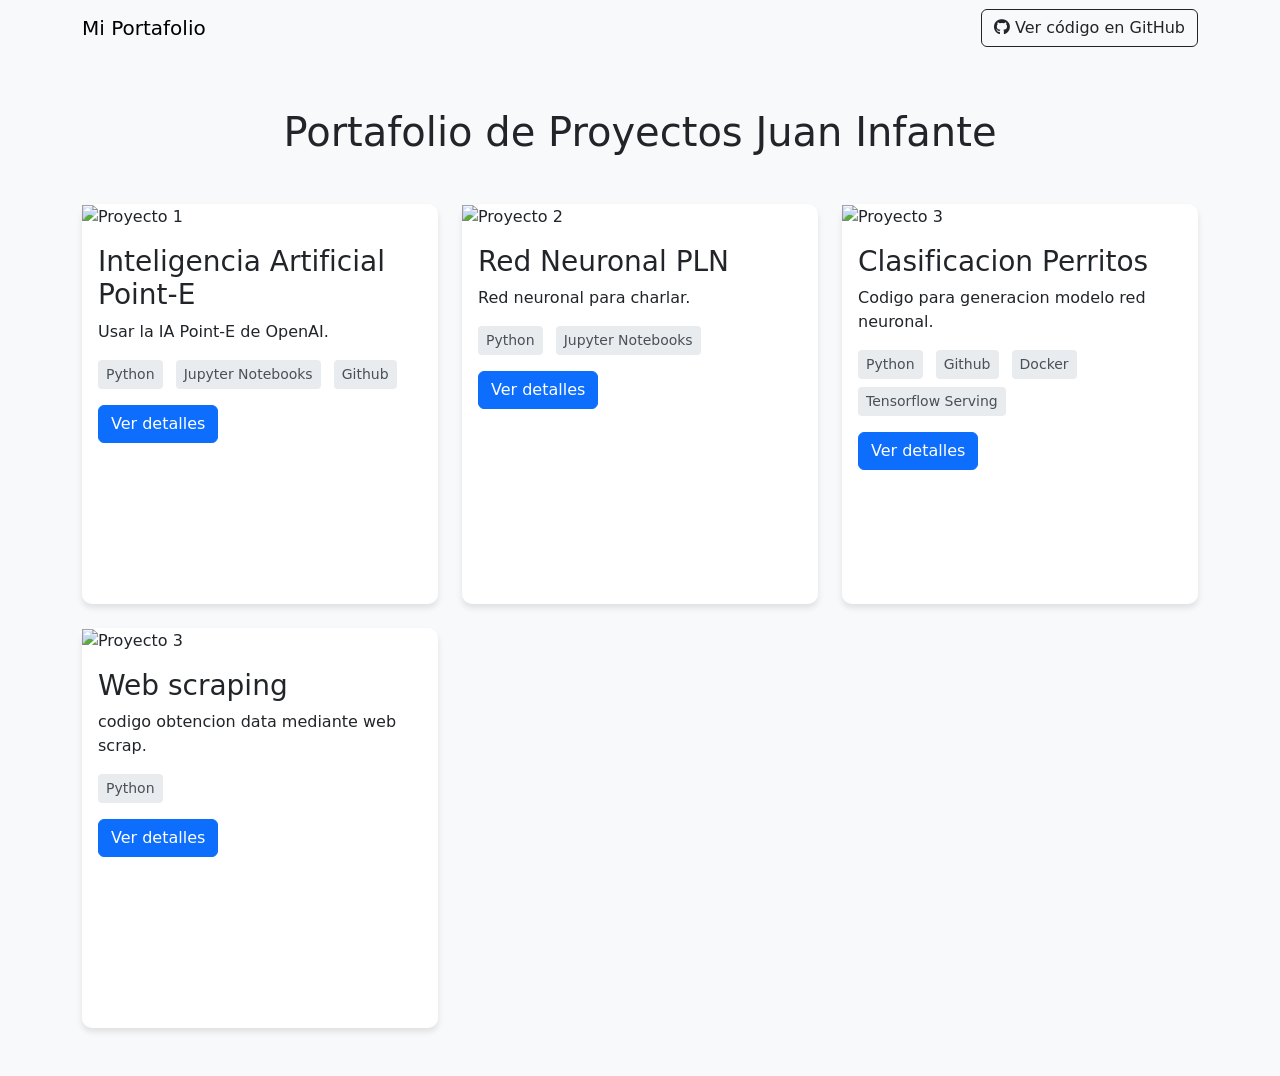
==== index.html @ e706be71 "Update and rename Portafolio.html to index.html" ====
<!DOCTYPE html>
<html lang="es">
<head>
    <meta charset="UTF-8">
    <meta name="viewport" content="width=device-width, initial-scale=1.0">
    <title>Portafolio de Proyectos</title>
    <link href="https://cdn.jsdelivr.net/npm/bootstrap@5.3.0-alpha1/dist/css/bootstrap.min.css" rel="stylesheet">
    <link href="https://unpkg.com/aos@2.3.1/dist/aos.css" rel="stylesheet">
    <link rel="stylesheet" href="https://cdnjs.cloudflare.com/ajax/libs/font-awesome/6.1.1/css/all.min.css">
    <style>
        body {
            background-color: #f8f9fa;
            padding-top: 60px; /* Espacio para la barra de navegación fija */
        }
        .project-card {
            background-color: #ffffff;
            border-radius: 10px;
            box-shadow: 0 4px 6px rgba(0, 0, 0, 0.1);
            transition: transform 0.6s;
            transform-style: preserve-3d;
            perspective: 1000px;
        }
        .project-card.flipped {
            transform: rotateY(180deg);
        }
        .project-front, .project-back {
            position: absolute;
            width: 100%;
            height: 100%;
            backface-visibility: hidden;
        }
        .project-back {
            background-color: #ffffff;
            transform: rotateY(180deg);
            padding: 20px;
            display: flex;
            flex-direction: column;
            justify-content: center;
        }
        .project-image {
            height: 200px;
            object-fit: cover;
        }
        .tag {
            background-color: #e9ecef;
            color: #495057;
            padding: 0.25rem 0.5rem;
            border-radius: 0.25rem;
            font-size: 0.875rem;
            margin-right: 0.5rem;
            margin-bottom: 0.5rem;
            display: inline-block;
        }
        .github-link {
            position: fixed;
            top: 20px;
            right: 20px;
            z-index: 1000;
        }
    </style>
</head>
<body>
    <nav class="navbar navbar-expand-lg navbar-light bg-light fixed-top">
        <div class="container">
            <a class="navbar-brand" href="#">Mi Portafolio</a>
            <a href="https://github.com/JUANES31081/PORTAFOLIO_" target="_blank" class="btn btn-outline-dark">
                <i class="fab fa-github"></i> Ver código en GitHub
            </a>
        </div>
    </nav>
    <div class="container py-5">
        <h1 class="text-center mb-5">Portafolio de Proyectos Juan Infante</h1>
        
        <div class="row g-4">
            <div class="col-md-4" data-aos="fade-up">
                <div class="project-card position-relative" style="height: 400px;">
                    <div class="project-front">
                        <img src="https://encrypted-tbn0.gstatic.com/images?q=tbn:ANd9GcRF4Sl9S1i9uim0eyl9CJ_35Q2YwEslM18fig&s" alt="Proyecto 1" class="img-fluid project-image w-100">
                        <div class="p-3">
                            <h3>Inteligencia Artificial Point-E</h3>
                            <p>Usar la IA Point-E de OpenAI.</p>
                            <div>
                                <span class="tag">Python</span>
                                <span class="tag">Jupyter Notebooks</span>
                                <span class="tag">Github</span>
                            </div>
                            <button class="btn btn-primary mt-2" onclick="flipCard(this)">Ver detalles</button>
                        </div>
                    </div>
                    <div class="project-back">
                        <h3>Inteligencia Artificial Point-E - Detalles</h3>
                        <p>Este script cubre la fase inicial de un proyecto donde el fin fue minimizar las fases de modelado 3D de objetos para su uso en VR.</p>
                        <a href="https://github.com/JUANES31081/PORTAFOLIO_/blob/main/Texto_a_modelo_OpenAI_Point_E.ipynb" target="_blank" class="btn btn-outline-dark mb-2">
                            <i class="fab fa-github"></i> Ver código en GitHub
                        </a>
                        <button class="btn btn-secondary mt-2" onclick="flipCard(this)">Volver</button>
                    </div>
                </div>
            </div>
            
            <div class="col-md-4" data-aos="fade-up" data-aos-delay="100">
                <div class="project-card position-relative" style="height: 400px;">
                    <div class="project-front">
                        <img src="https://iasolver.es/wp-content/uploads/2021/08/procesamiento-del-lenguaje-natural-1.jpg" alt="Proyecto 2" class="img-fluid project-image w-100">
                        <div class="p-3">
                            <h3>Red Neuronal PLN</h3>
                            <p>Red neuronal para charlar.</p>
                            <div>
                                <span class="tag">Python</span>
                                <span class="tag">Jupyter Notebooks</span>
                            </div>
                            <button class="btn btn-primary mt-2" onclick="flipCard(this)">Ver detalles</button>
                        </div>
                    </div>
                    <div class="project-back">
                        <h3>Red Neuronal PLN - Detalles</h3>
                        <p>Este fue una prueba realizada para confirmar la posibilidad de generar un chatbot capaz de tener conversaciones de forma natural, se realizaron pruebas de entrenamiento con data de peliculas, Wikipedia entre otras. Los resultados obtenidos no fueron los mejores debido a la falta de recursos para el entrenamiento.</p>
                        <a href="https://github.com/JUANES31081/PORTAFOLIO_/blob/main/Red%20PLN.ipynb" target="_blank" class="btn btn-outline-dark mb-2">
                            <i class="fab fa-github"></i> Ver código en GitHub
                        </a>
                        <button class="btn btn-secondary mt-2" onclick="flipCard(this)">Volver</button>
                    </div>
                </div>
            </div>
            
            <div class="col-md-4" data-aos="fade-up" data-aos-delay="200">
                <div class="project-card position-relative" style="height: 400px;">
                    <div class="project-front">
                        <img src="https://juanes31081.github.io/PaginaJyC.github.io/Nachi.jpg" alt="Proyecto 3" class="img-fluid project-image w-100">
                        <div class="p-3">
                            <h3>Clasificacion Perritos</h3>
                            <p>Codigo para generacion modelo red neuronal.</p>
                            <div>
                                <span class="tag">Python</span>
                                <span class="tag">Github</span>
                                <span class="tag">Docker</span>
                                <span class="tag">Tensorflow Serving</span>
                            </div>
                            <button class="btn btn-primary mt-2" onclick="flipCard(this)">Ver detalles</button>
                        </div>
                    </div>
                    <div class="project-back">
                        <h3>Clasificacion Perritos - Detalles</h3>
                        <p>Este proyecto nacio con el fin de dar solucion a problemas vistos con el cuidado de las mascotas, resumidamente el proyecto tiene 3 fases: generacion de modelo mediante el codigo anclado, puesta en produccion del modelo con Docker y Ts, y por ultimo uso de la API REST para predicciones mediante una APP</p>
                        <a href="https://github.com/JUANES31081/PORTAFOLIO_/blob/main/Clasificacion_perritos.ipynb" target="_blank" class="btn btn-outline-dark mb-2">
                            <i class="fab fa-github"></i> Ver código en GitHub
                        </a>
                        <button class="btn btn-secondary mt-2" onclick="flipCard(this)">Volver</button>
                    </div>
                </div>
            </div>

            <div class="col-md-4" data-aos="fade-up" data-aos-delay="200">
                <div class="project-card position-relative" style="height: 400px;">
                    <div class="project-front">
                        <img src="https://www.dongee.com/tutoriales/content/images/2022/11/image-82.png" alt="Proyecto 3" class="img-fluid project-image w-100">
                        <div class="p-3">
                            <h3>Web scraping</h3>
                            <p>codigo obtencion data mediante web scrap.</p>
                            <div>
                                <span class="tag">Python</span>
                            </div>
                            <button class="btn btn-primary mt-2" onclick="flipCard(this)">Ver detalles</button>
                        </div>
                    </div>
                    <div class="project-back">
                        <h3>Web scraping - Detalles</h3>
                        <p>Este proyecto fue desarrollado con el fin de aprender un poco mas de la obtencion de informacion de paginas web y el como navegar en su estructura.</p>
                        <a href="https://github.com/JUANES31081/PORTAFOLIO_/blob/main/Web_scarpping.ipynb" target="_blank" class="btn btn-outline-dark mb-2">
                            <i class="fab fa-github"></i> Ver código en GitHub
                        </a>
                        <button class="btn btn-secondary mt-2" onclick="flipCard(this)">Volver</button>
                    </div>
                </div>
            </div>
        </div>
    </div>

    <script src="https://cdn.jsdelivr.net/npm/bootstrap@5.3.0-alpha1/dist/js/bootstrap.bundle.min.js"></script>
    <script src="https://unpkg.com/aos@2.3.1/dist/aos.js"></script>
    <script>
        AOS.init();

        function flipCard(button) {
            const card = button.closest('.project-card');
            card.classList.toggle('flipped');
        }
    </script>
</body>
</html>
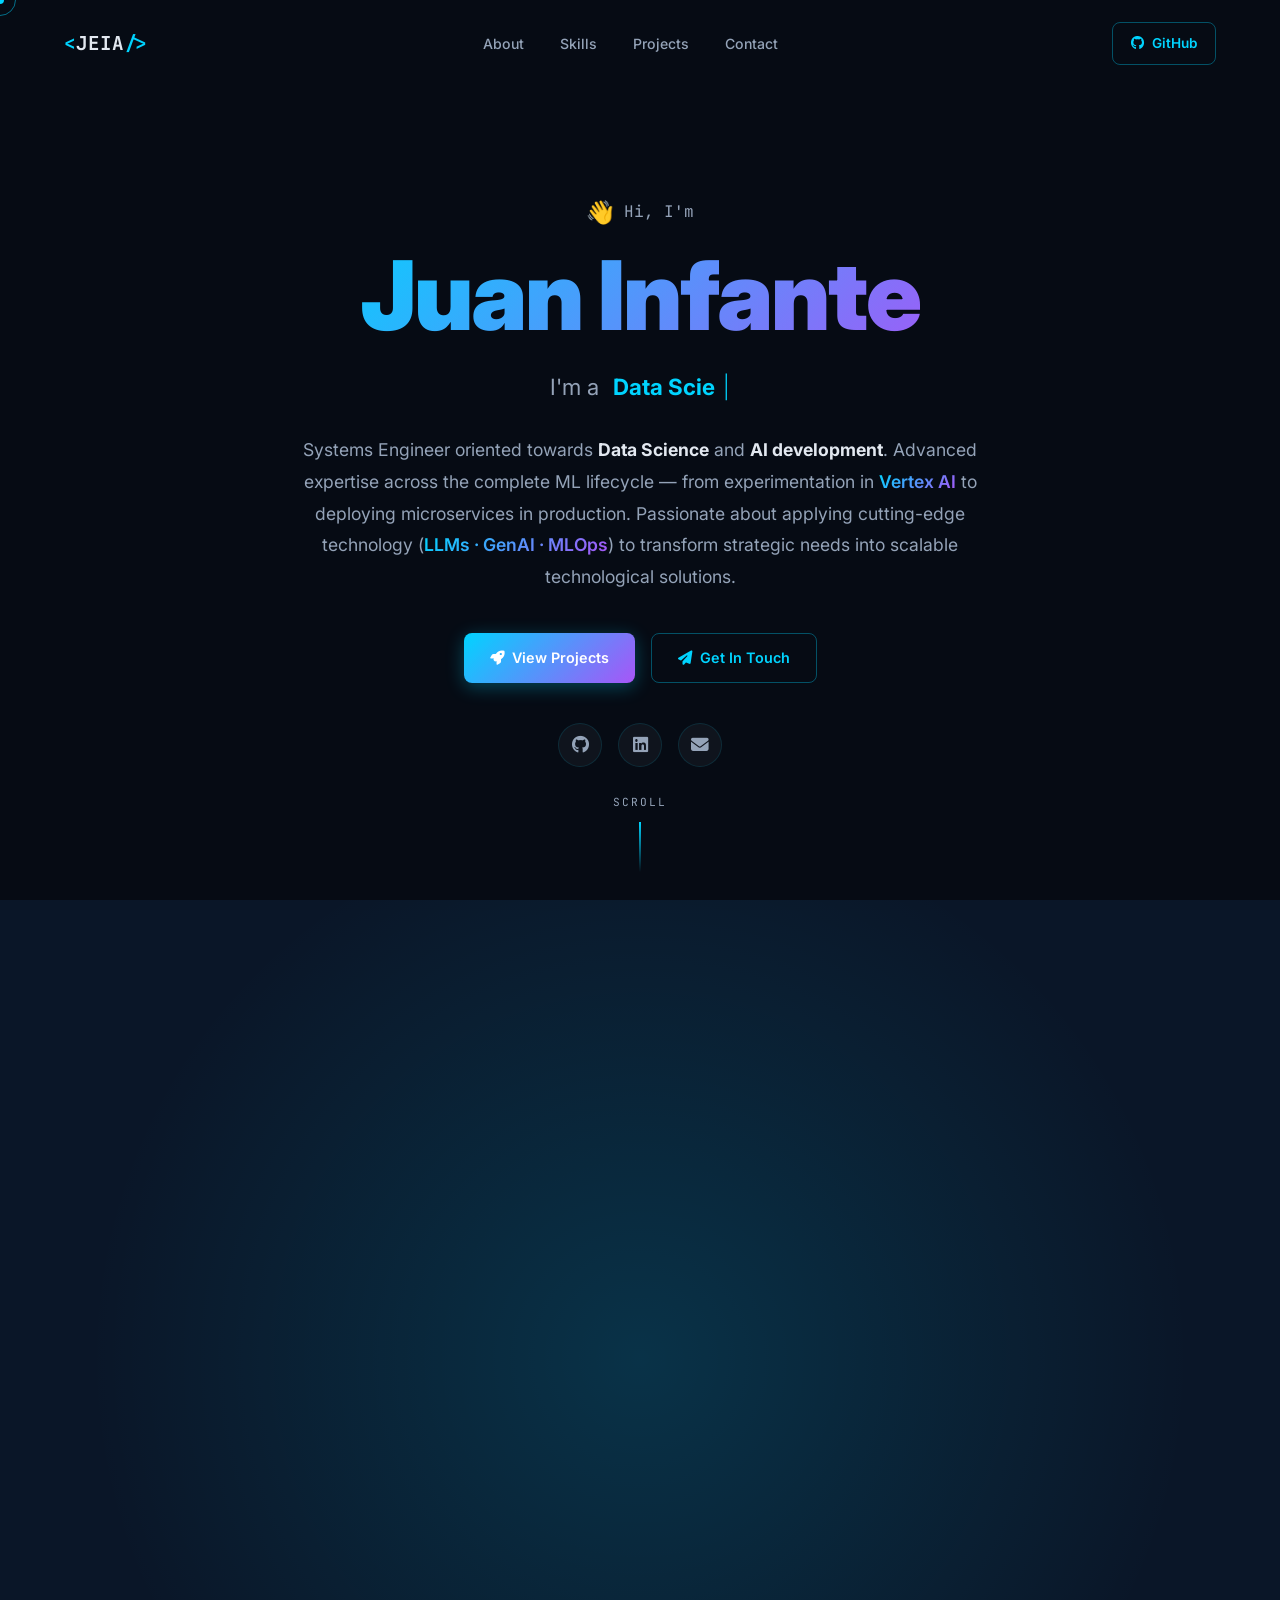
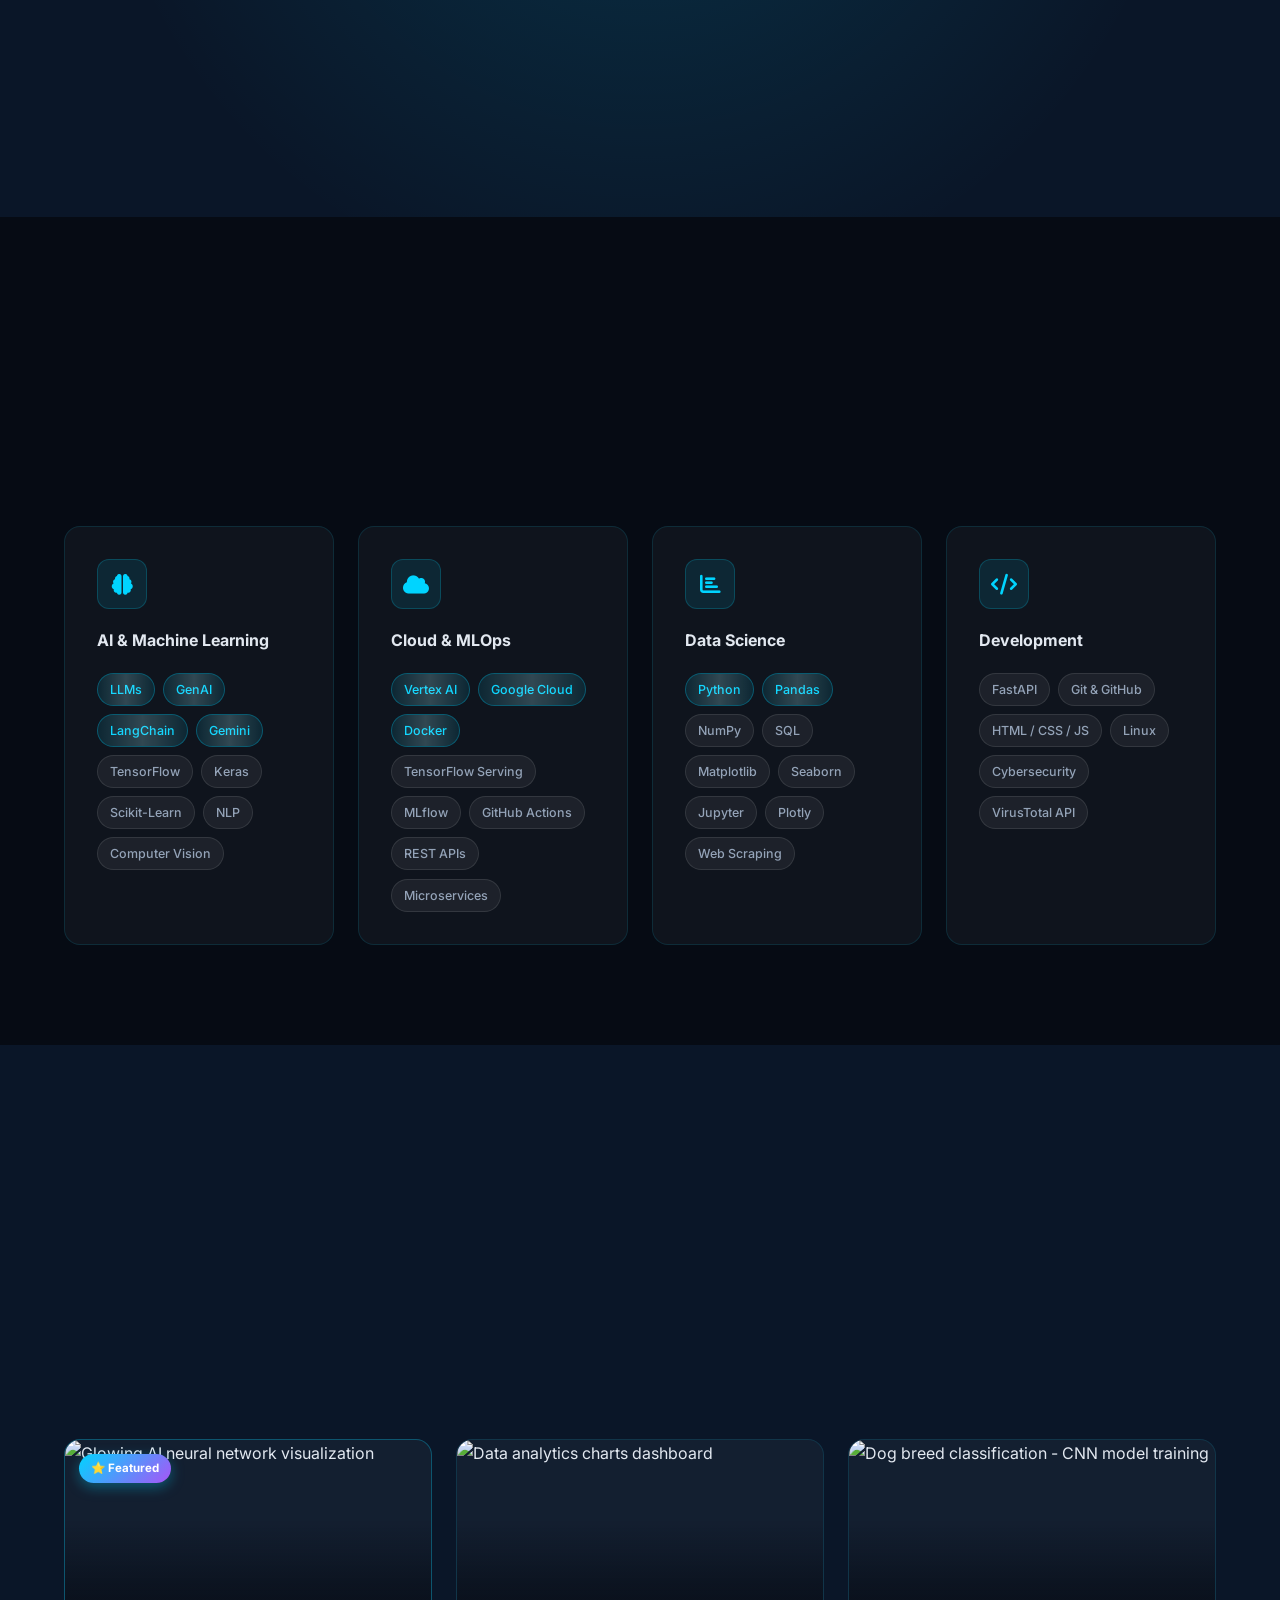
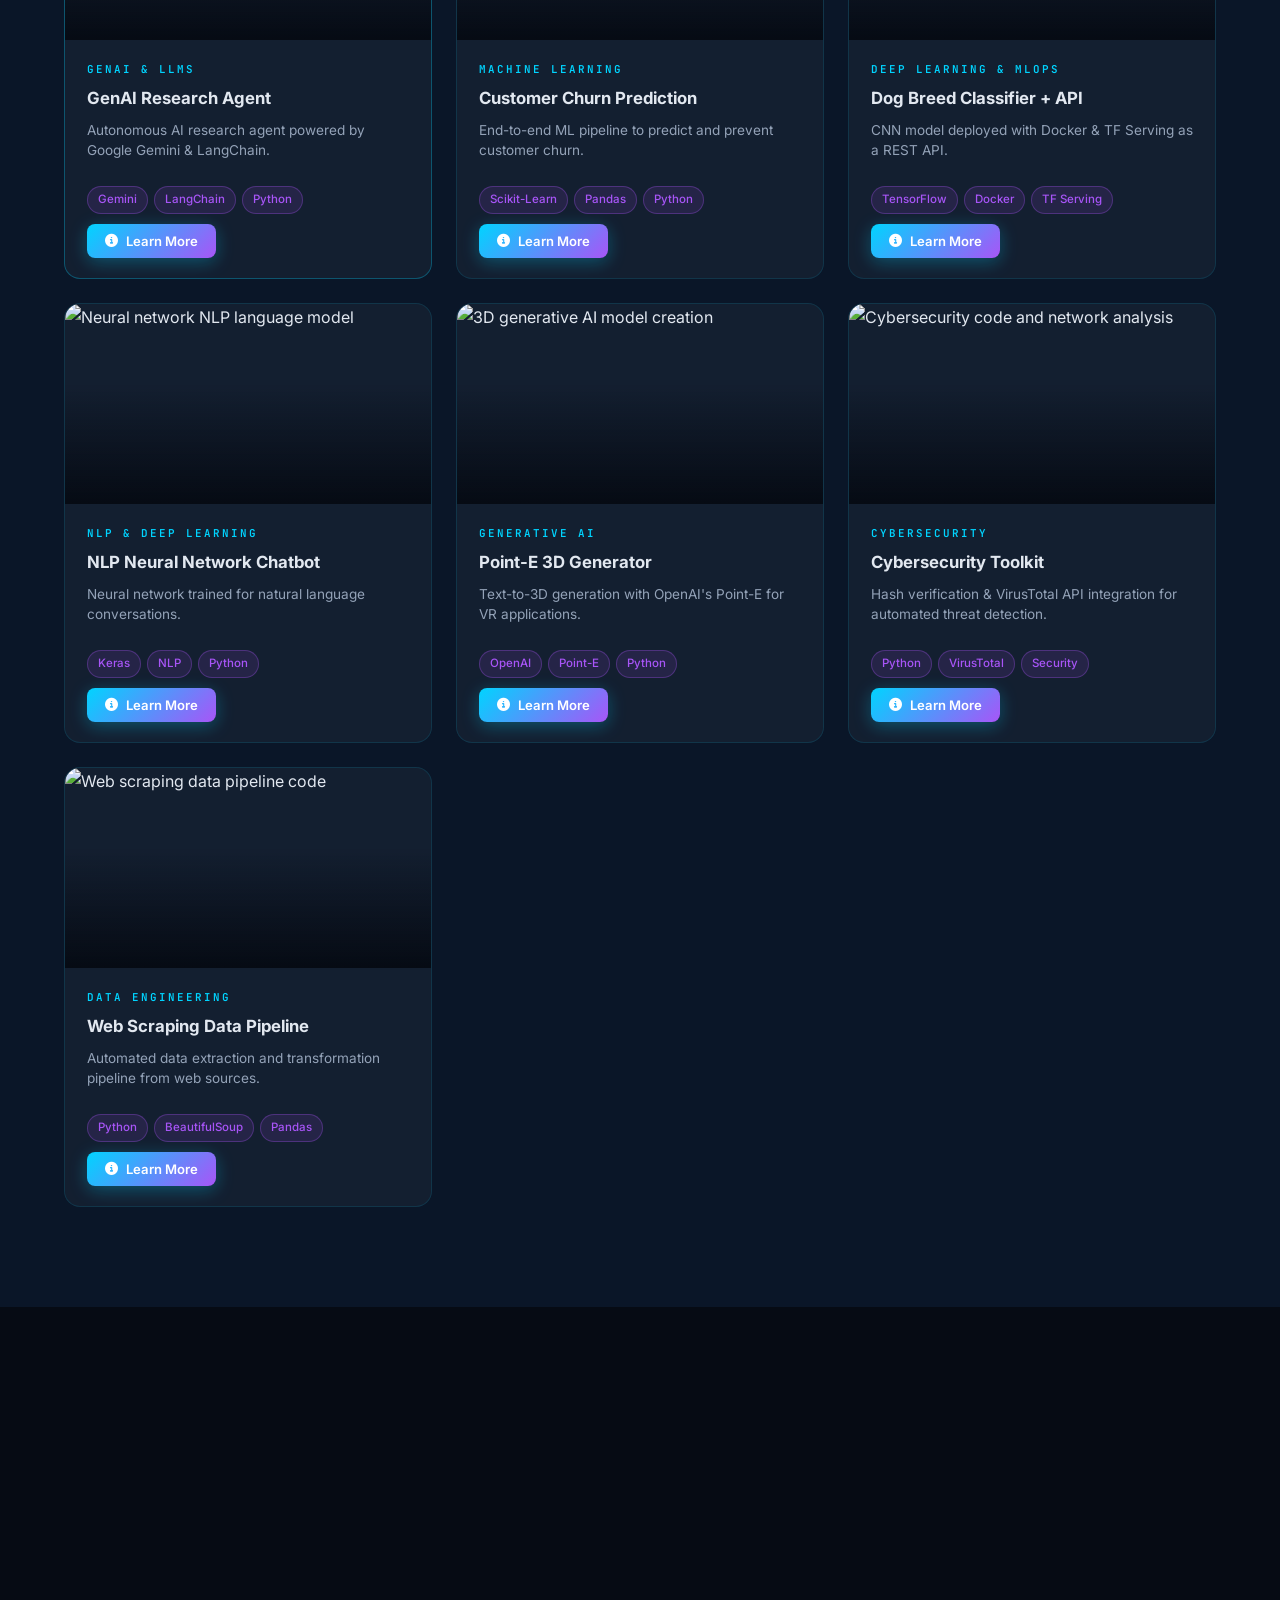
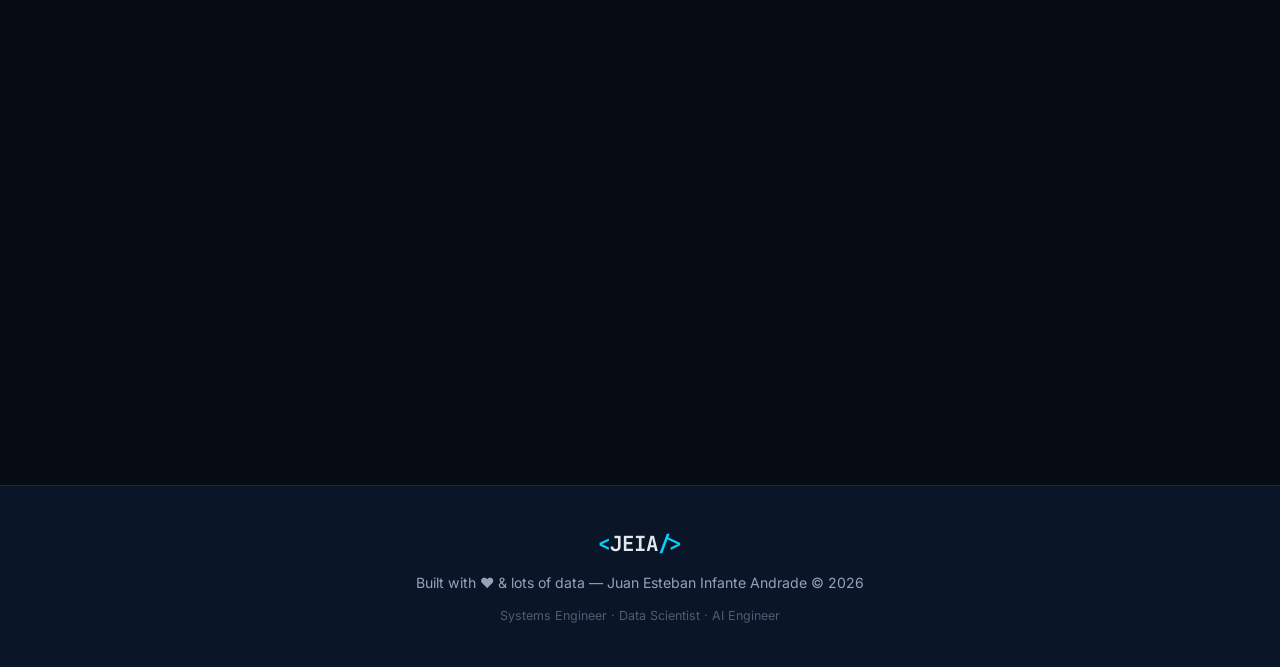
==== commit ba176039: "feat: complete portfolio redesign — Data Cosmos theme - Restructure project: separate CSS, JS and HT" ====
--- a/index.html
+++ b/index.html
@@ -1,190 +1,596 @@
-<!DOCTYPE html>
-<html lang="es">
-<head>
-    <meta charset="UTF-8">
-    <meta name="viewport" content="width=device-width, initial-scale=1.0">
-    <title>Portafolio de Proyectos</title>
-    <link href="https://cdn.jsdelivr.net/npm/bootstrap@5.3.0-alpha1/dist/css/bootstrap.min.css" rel="stylesheet">
-    <link href="https://unpkg.com/aos@2.3.1/dist/aos.css" rel="stylesheet">
-    <link rel="stylesheet" href="https://cdnjs.cloudflare.com/ajax/libs/font-awesome/6.1.1/css/all.min.css">
-    <style>
-        body {
-            background-color: #f8f9fa;
-            padding-top: 60px; /* Espacio para la barra de navegación fija */
-        }
-        .project-card {
-            background-color: #ffffff;
-            border-radius: 10px;
-            box-shadow: 0 4px 6px rgba(0, 0, 0, 0.1);
-            transition: transform 0.6s;
-            transform-style: preserve-3d;
-            perspective: 1000px;
-        }
-        .project-card.flipped {
-            transform: rotateY(180deg);
-        }
-        .project-front, .project-back {
-            position: absolute;
-            width: 100%;
-            height: 100%;
-            backface-visibility: hidden;
-        }
-        .project-back {
-            background-color: #ffffff;
-            transform: rotateY(180deg);
-            padding: 20px;
-            display: flex;
-            flex-direction: column;
-            justify-content: center;
-        }
-        .project-image {
-            height: 200px;
-            object-fit: cover;
-        }
-        .tag {
-            background-color: #e9ecef;
-            color: #495057;
-            padding: 0.25rem 0.5rem;
-            border-radius: 0.25rem;
-            font-size: 0.875rem;
-            margin-right: 0.5rem;
-            margin-bottom: 0.5rem;
-            display: inline-block;
-        }
-        .github-link {
-            position: fixed;
-            top: 20px;
-            right: 20px;
-            z-index: 1000;
-        }
-    </style>
-</head>
-<body>
-    <nav class="navbar navbar-expand-lg navbar-light bg-light fixed-top">
-        <div class="container">
-            <a class="navbar-brand" href="#">Mi Portafolio</a>
-            <a href="https://github.com/JUANES31081/PORTAFOLIO_" target="_blank" class="btn btn-outline-dark">
-                <i class="fab fa-github"></i> Ver código en GitHub
-            </a>
-        </div>
-    </nav>
-    <div class="container py-5">
-        <h1 class="text-center mb-5">Portafolio de Proyectos Juan Infante</h1>
-        
-        <div class="row g-4">
-            <div class="col-md-4" data-aos="fade-up">
-                <div class="project-card position-relative" style="height: 400px;">
-                    <div class="project-front">
-                        <img src="https://encrypted-tbn0.gstatic.com/images?q=tbn:ANd9GcRF4Sl9S1i9uim0eyl9CJ_35Q2YwEslM18fig&s" alt="Proyecto 1" class="img-fluid project-image w-100">
-                        <div class="p-3">
-                            <h3>Inteligencia Artificial Point-E</h3>
-                            <p>Usar la IA Point-E de OpenAI.</p>
-                            <div>
-                                <span class="tag">Python</span>
-                                <span class="tag">Jupyter Notebooks</span>
-                                <span class="tag">Github</span>
-                            </div>
-                            <button class="btn btn-primary mt-2" onclick="flipCard(this)">Ver detalles</button>
-                        </div>
-                    </div>
-                    <div class="project-back">
-                        <h3>Inteligencia Artificial Point-E - Detalles</h3>
-                        <p>Este script cubre la fase inicial de un proyecto donde el fin fue minimizar las fases de modelado 3D de objetos para su uso en VR.</p>
-                        <a href="https://github.com/JUANES31081/PORTAFOLIO_/blob/main/Texto_a_modelo_OpenAI_Point_E.ipynb" target="_blank" class="btn btn-outline-dark mb-2">
-                            <i class="fab fa-github"></i> Ver código en GitHub
-                        </a>
-                        <button class="btn btn-secondary mt-2" onclick="flipCard(this)">Volver</button>
-                    </div>
-                </div>
-            </div>
-            
-            <div class="col-md-4" data-aos="fade-up" data-aos-delay="100">
-                <div class="project-card position-relative" style="height: 400px;">
-                    <div class="project-front">
-                        <img src="https://iasolver.es/wp-content/uploads/2021/08/procesamiento-del-lenguaje-natural-1.jpg" alt="Proyecto 2" class="img-fluid project-image w-100">
-                        <div class="p-3">
-                            <h3>Red Neuronal PLN</h3>
-                            <p>Red neuronal para charlar.</p>
-                            <div>
-                                <span class="tag">Python</span>
-                                <span class="tag">Jupyter Notebooks</span>
-                            </div>
-                            <button class="btn btn-primary mt-2" onclick="flipCard(this)">Ver detalles</button>
-                        </div>
-                    </div>
-                    <div class="project-back">
-                        <h3>Red Neuronal PLN - Detalles</h3>
-                        <p>Este fue una prueba realizada para confirmar la posibilidad de generar un chatbot capaz de tener conversaciones de forma natural, se realizaron pruebas de entrenamiento con data de peliculas, Wikipedia entre otras. Los resultados obtenidos no fueron los mejores debido a la falta de recursos para el entrenamiento.</p>
-                        <a href="https://github.com/JUANES31081/PORTAFOLIO_/blob/main/Red%20PLN.ipynb" target="_blank" class="btn btn-outline-dark mb-2">
-                            <i class="fab fa-github"></i> Ver código en GitHub
-                        </a>
-                        <button class="btn btn-secondary mt-2" onclick="flipCard(this)">Volver</button>
-                    </div>
-                </div>
-            </div>
-            
-            <div class="col-md-4" data-aos="fade-up" data-aos-delay="200">
-                <div class="project-card position-relative" style="height: 400px;">
-                    <div class="project-front">
-                        <img src="https://juanes31081.github.io/PaginaJyC.github.io/Nachi.jpg" alt="Proyecto 3" class="img-fluid project-image w-100">
-                        <div class="p-3">
-                            <h3>Clasificacion Perritos</h3>
-                            <p>Codigo para generacion modelo red neuronal.</p>
-                            <div>
-                                <span class="tag">Python</span>
-                                <span class="tag">Github</span>
-                                <span class="tag">Docker</span>
-                                <span class="tag">Tensorflow Serving</span>
-                            </div>
-                            <button class="btn btn-primary mt-2" onclick="flipCard(this)">Ver detalles</button>
-                        </div>
-                    </div>
-                    <div class="project-back">
-                        <h3>Clasificacion Perritos - Detalles</h3>
-                        <p>Este proyecto nacio con el fin de dar solucion a problemas vistos con el cuidado de las mascotas, resumidamente el proyecto tiene 3 fases: generacion de modelo mediante el codigo anclado, puesta en produccion del modelo con Docker y Ts, y por ultimo uso de la API REST para predicciones mediante una APP</p>
-                        <a href="https://github.com/JUANES31081/PORTAFOLIO_/blob/main/Clasificacion_perritos.ipynb" target="_blank" class="btn btn-outline-dark mb-2">
-                            <i class="fab fa-github"></i> Ver código en GitHub
-                        </a>
-                        <button class="btn btn-secondary mt-2" onclick="flipCard(this)">Volver</button>
-                    </div>
-                </div>
-            </div>
-
-            <div class="col-md-4" data-aos="fade-up" data-aos-delay="200">
-                <div class="project-card position-relative" style="height: 400px;">
-                    <div class="project-front">
-                        <img src="https://www.dongee.com/tutoriales/content/images/2022/11/image-82.png" alt="Proyecto 3" class="img-fluid project-image w-100">
-                        <div class="p-3">
-                            <h3>Web scraping</h3>
-                            <p>codigo obtencion data mediante web scrap.</p>
-                            <div>
-                                <span class="tag">Python</span>
-                            </div>
-                            <button class="btn btn-primary mt-2" onclick="flipCard(this)">Ver detalles</button>
-                        </div>
-                    </div>
-                    <div class="project-back">
-                        <h3>Web scraping - Detalles</h3>
-                        <p>Este proyecto fue desarrollado con el fin de aprender un poco mas de la obtencion de informacion de paginas web y el como navegar en su estructura.</p>
-                        <a href="https://github.com/JUANES31081/PORTAFOLIO_/blob/main/Web_scarpping.ipynb" target="_blank" class="btn btn-outline-dark mb-2">
-                            <i class="fab fa-github"></i> Ver código en GitHub
-                        </a>
-                        <button class="btn btn-secondary mt-2" onclick="flipCard(this)">Volver</button>
-                    </div>
-                </div>
-            </div>
-        </div>
-    </div>
-
-    <script src="https://cdn.jsdelivr.net/npm/bootstrap@5.3.0-alpha1/dist/js/bootstrap.bundle.min.js"></script>
-    <script src="https://unpkg.com/aos@2.3.1/dist/aos.js"></script>
-    <script>
-        AOS.init();
-
-        function flipCard(button) {
-            const card = button.closest('.project-card');
-            card.classList.toggle('flipped');
-        }
-    </script>
-</body>
-</html>
+<!DOCTYPE html>
+<html lang="en">
+<head>
+  <meta charset="UTF-8">
+  <meta name="viewport" content="width=device-width, initial-scale=1.0">
+  <meta name="description" content="Juan Esteban Infante — Data Scientist & AI Engineer. Expert in LLMs, GenAI, MLOps, Vertex AI and end-to-end ML pipelines.">
+  <meta name="keywords" content="Data Scientist, AI Engineer, MLOps, Machine Learning, Vertex AI, GenAI, LangChain, Colombia">
+  <meta name="author" content="Juan Esteban Infante Andrade">
+  <meta property="og:title" content="Juan Infante | Data Scientist & AI Engineer">
+  <meta property="og:description" content="Systems Engineer focused on Data Science and AI — LLMs, GenAI, MLOps, Vertex AI.">
+  <meta property="og:type" content="website">
+  <meta property="og:url" content="https://juanes31081.github.io/PortafolioJEIA.github.io/">
+  <meta name="twitter:card" content="summary_large_image">
+  <title>Juan Infante | Data Scientist & AI Engineer</title>
+
+  <!-- Fonts -->
+  <link rel="preconnect" href="https://fonts.googleapis.com">
+  <link rel="preconnect" href="https://fonts.gstatic.com" crossorigin>
+  <link href="https://fonts.googleapis.com/css2?family=Inter:wght@300;400;500;600;700;800;900&family=JetBrains+Mono:wght@400;500;600&display=swap" rel="stylesheet">
+
+  <!-- Icons -->
+  <link rel="stylesheet" href="https://cdnjs.cloudflare.com/ajax/libs/font-awesome/6.5.0/css/all.min.css">
+
+  <!-- Styles -->
+  <link rel="stylesheet" href="css/styles.css">
+  <link rel="stylesheet" href="css/animations.css">
+  <link rel="stylesheet" href="css/components.css">
+</head>
+<body>
+
+  <!-- Custom Cursor -->
+  <div class="cursor" id="cursor"></div>
+  <div class="cursor-follower" id="cursor-follower"></div>
+
+  <!-- ========== NAVBAR ========== -->
+  <nav class="navbar" id="navbar" role="navigation" aria-label="Main navigation">
+    <div class="nav-container">
+      <a href="#home" class="nav-logo" aria-label="JEIA Home">
+        <span class="logo-bracket">&lt;</span>JEIA<span class="logo-bracket">/&gt;</span>
+      </a>
+      <ul class="nav-links" id="nav-links" role="menubar">
+        <li role="none"><a href="#about"    class="nav-link" role="menuitem">About</a></li>
+        <li role="none"><a href="#skills"   class="nav-link" role="menuitem">Skills</a></li>
+        <li role="none"><a href="#projects" class="nav-link" role="menuitem">Projects</a></li>
+        <li role="none"><a href="#contact"  class="nav-link" role="menuitem">Contact</a></li>
+      </ul>
+      <a href="https://github.com/JUANES31081/PORTAFOLIO_" target="_blank" rel="noopener" class="btn btn-outline nav-cta" id="nav-github-btn">
+        <i class="fab fa-github" aria-hidden="true"></i> GitHub
+      </a>
+      <button class="nav-toggle" id="nav-toggle" aria-label="Toggle navigation menu" aria-expanded="false">
+        <span></span><span></span><span></span>
+      </button>
+    </div>
+  </nav>
+
+  <!-- ========== HERO ========== -->
+  <section id="home" class="hero-section" aria-label="Hero section">
+    <div id="particles-js" aria-hidden="true"></div>
+    <div class="hero-content">
+      <p class="hero-greeting">
+        <span class="greeting-emoji" aria-hidden="true">👋</span> Hi, I'm
+      </p>
+      <h1 class="hero-name">Juan Infante</h1>
+      <div class="hero-titles" aria-live="polite">
+        <span class="title-prefix">I'm a&nbsp;</span>
+        <span class="typed-text" id="typed-text" aria-label="Data Scientist, AI Engineer, MLOps Practitioner"></span>
+        <span class="typed-cursor" aria-hidden="true">|</span>
+      </div>
+      <p class="hero-description">
+        Systems Engineer oriented towards <strong>Data Science</strong> and <strong>AI development</strong>.
+        Advanced expertise across the complete ML lifecycle — from experimentation in
+        <span class="highlight">Vertex AI</span> to deploying microservices in production.
+        Passionate about applying cutting-edge technology
+        (<span class="highlight">LLMs · GenAI · MLOps</span>)
+        to transform strategic needs into scalable technological solutions.
+      </p>
+      <div class="hero-cta">
+        <a href="#projects" class="btn btn-primary" id="hero-projects-btn">
+          <i class="fas fa-rocket" aria-hidden="true"></i> View Projects
+        </a>
+        <a href="#contact" class="btn btn-outline" id="hero-contact-btn">
+          <i class="fas fa-paper-plane" aria-hidden="true"></i> Get In Touch
+        </a>
+      </div>
+      <div class="hero-socials" aria-label="Social media links">
+        <a href="https://github.com/JUANES31081" target="_blank" rel="noopener" class="social-link" aria-label="GitHub Profile" id="social-github">
+          <i class="fab fa-github" aria-hidden="true"></i>
+        </a>
+        <a href="https://www.linkedin.com/in/juan-esteban-infante-andrade-573292267/" target="_blank" rel="noopener" class="social-link" aria-label="LinkedIn Profile" id="social-linkedin">
+          <i class="fab fa-linkedin" aria-hidden="true"></i>
+        </a>
+        <a href="mailto:juanes.jia@gmail.com" class="social-link" aria-label="Email Juan Infante" id="social-email">
+          <i class="fas fa-envelope" aria-hidden="true"></i>
+        </a>
+      </div>
+    </div>
+    <div class="hero-scroll-indicator" aria-hidden="true">
+      <span>Scroll</span>
+      <div class="scroll-line"></div>
+    </div>
+  </section>
+
+  <!-- ========== ABOUT ========== -->
+  <section id="about" class="section about-section" aria-label="About me">
+    <div class="container">
+      <div class="section-header reveal-up">
+        <span class="section-tag">About Me</span>
+        <h2 class="section-title">Who I Am</h2>
+      </div>
+      <div class="about-grid">
+        <div class="about-avatar reveal-left">
+          <div class="avatar-wrapper">
+            <div class="avatar-glow" aria-hidden="true"></div>
+            <img src="assets/img/avatar.png" alt="Juan Esteban Infante — Data Scientist & AI Engineer illustration" class="avatar-img">
+            <div class="avatar-badge" aria-hidden="true">
+              <i class="fas fa-brain"></i><span>AI Engineer</span>
+            </div>
+          </div>
+        </div>
+        <div class="about-content reveal-right">
+          <h3 class="about-subtitle">Systems Engineer → Data Scientist → AI Engineer</h3>
+          <p class="about-text">
+            I'm <strong>Juan Esteban Infante</strong>, a Systems Engineer from Colombia with a deep passion
+            for the intersection of data, artificial intelligence, and real-world impact. My journey began with
+            traditional software development, but quickly evolved into the world of machine learning and
+            data-driven decision making.
+          </p>
+          <p class="about-text">
+            Today I specialize in building end-to-end ML pipelines — from data ingestion and feature engineering,
+            to model training on <strong>Google Cloud / Vertex AI</strong> and production deployment via
+            <strong>Docker microservices</strong>. I'm particularly excited about the GenAI revolution and
+            actively work with <strong>LLMs, LangChain, and Gemini</strong>.
+          </p>
+          <div class="about-stats">
+            <div class="stat-item">
+              <span class="stat-number" data-target="7">7+</span>
+              <span class="stat-label">Projects</span>
+            </div>
+            <div class="stat-item">
+              <span class="stat-number" data-target="10">10+</span>
+              <span class="stat-label">Technologies</span>
+            </div>
+            <div class="stat-item">
+              <span class="stat-number" data-target="3">3+</span>
+              <span class="stat-label">Years in ML</span>
+            </div>
+          </div>
+          <div class="about-actions">
+            <a href="https://www.linkedin.com/in/juan-esteban-infante-andrade-573292267/" target="_blank" rel="noopener" class="btn btn-primary" id="about-linkedin-btn">
+              <i class="fab fa-linkedin" aria-hidden="true"></i> LinkedIn Profile
+            </a>
+            <a href="https://github.com/JUANES31081/PORTAFOLIO_" target="_blank" rel="noopener" class="btn btn-ghost" id="about-github-btn">
+              <i class="fab fa-github" aria-hidden="true"></i> All Projects
+            </a>
+          </div>
+        </div>
+      </div>
+    </div>
+  </section>
+
+  <!-- ========== SKILLS ========== -->
+  <section id="skills" class="section skills-section" aria-label="Skills and technologies">
+    <div class="container">
+      <div class="section-header reveal-up">
+        <span class="section-tag">Tech Stack</span>
+        <h2 class="section-title">Skills &amp; Technologies</h2>
+        <p class="section-subtitle">The tools I use to bring data to life and AI to production</p>
+      </div>
+      <div class="skills-grid">
+
+        <div class="skill-category">
+          <div class="skill-category-icon"><i class="fas fa-brain" aria-hidden="true"></i></div>
+          <h3>AI &amp; Machine Learning</h3>
+          <div class="skill-tags">
+            <span class="skill-tag hot">LLMs</span>
+            <span class="skill-tag hot">GenAI</span>
+            <span class="skill-tag hot">LangChain</span>
+            <span class="skill-tag hot">Gemini</span>
+            <span class="skill-tag">TensorFlow</span>
+            <span class="skill-tag">Keras</span>
+            <span class="skill-tag">Scikit-Learn</span>
+            <span class="skill-tag">NLP</span>
+            <span class="skill-tag">Computer Vision</span>
+          </div>
+        </div>
+
+        <div class="skill-category">
+          <div class="skill-category-icon"><i class="fas fa-cloud" aria-hidden="true"></i></div>
+          <h3>Cloud &amp; MLOps</h3>
+          <div class="skill-tags">
+            <span class="skill-tag hot">Vertex AI</span>
+            <span class="skill-tag hot">Google Cloud</span>
+            <span class="skill-tag hot">Docker</span>
+            <span class="skill-tag">TensorFlow Serving</span>
+            <span class="skill-tag">MLflow</span>
+            <span class="skill-tag">GitHub Actions</span>
+            <span class="skill-tag">REST APIs</span>
+            <span class="skill-tag">Microservices</span>
+          </div>
+        </div>
+
+        <div class="skill-category">
+          <div class="skill-category-icon"><i class="fas fa-chart-bar" aria-hidden="true"></i></div>
+          <h3>Data Science</h3>
+          <div class="skill-tags">
+            <span class="skill-tag hot">Python</span>
+            <span class="skill-tag hot">Pandas</span>
+            <span class="skill-tag">NumPy</span>
+            <span class="skill-tag">SQL</span>
+            <span class="skill-tag">Matplotlib</span>
+            <span class="skill-tag">Seaborn</span>
+            <span class="skill-tag">Jupyter</span>
+            <span class="skill-tag">Plotly</span>
+            <span class="skill-tag">Web Scraping</span>
+          </div>
+        </div>
+
+        <div class="skill-category">
+          <div class="skill-category-icon"><i class="fas fa-code" aria-hidden="true"></i></div>
+          <h3>Development</h3>
+          <div class="skill-tags">
+            <span class="skill-tag">FastAPI</span>
+            <span class="skill-tag">Git &amp; GitHub</span>
+            <span class="skill-tag">HTML / CSS / JS</span>
+            <span class="skill-tag">Linux</span>
+            <span class="skill-tag">Cybersecurity</span>
+            <span class="skill-tag">VirusTotal API</span>
+          </div>
+        </div>
+
+      </div>
+    </div>
+  </section>
+
+  <!-- ========== PROJECTS ========== -->
+  <section id="projects" class="section projects-section" aria-label="Portfolio projects">
+    <div class="container">
+      <div class="section-header reveal-up">
+        <span class="section-tag">Portfolio</span>
+        <h2 class="section-title">Featured Projects</h2>
+        <p class="section-subtitle">Click a card to explore — hover to discover the magic</p>
+      </div>
+
+      <!-- Filters -->
+      <div class="project-filters reveal-up" role="group" aria-label="Filter projects by category">
+        <button class="filter-btn active" data-filter="all"    id="filter-all">All</button>
+        <button class="filter-btn"        data-filter="genai"  id="filter-genai">GenAI &amp; LLMs</button>
+        <button class="filter-btn"        data-filter="ml"     id="filter-ml">Machine Learning</button>
+        <button class="filter-btn"        data-filter="mlops"  id="filter-mlops">MLOps</button>
+        <button class="filter-btn"        data-filter="data"   id="filter-data">Data &amp; Security</button>
+      </div>
+
+      <div class="projects-grid" id="projects-grid">
+
+        <!-- Card 1 — GenAI Agent (FEATURED) -->
+        <div class="project-item" data-category="genai">
+          <div class="project-card featured" id="card-genai-agent">
+            <div class="project-front">
+              <div class="project-img-wrapper">
+                <img src="https://images.unsplash.com/photo-1677442135703-1787eea5ce01?w=500&q=80" alt="Glowing AI neural network visualization" class="project-img">
+                <div class="project-overlay" aria-hidden="true"></div>
+                <span class="project-badge featured-badge">⭐ Featured</span>
+              </div>
+              <div class="project-info">
+                <div class="project-category-label">GenAI &amp; LLMs</div>
+                <h3 class="project-title">GenAI Research Agent</h3>
+                <p class="project-short">Autonomous AI research agent powered by Google Gemini &amp; LangChain.</p>
+                <div class="project-tags">
+                  <span class="tag">Gemini</span><span class="tag">LangChain</span><span class="tag">Python</span>
+                </div>
+                <button class="btn btn-primary flip-btn" onclick="flipCard(this)" id="flip-genai-front">
+                  <i class="fas fa-info-circle" aria-hidden="true"></i> Learn More
+                </button>
+              </div>
+            </div>
+            <div class="project-back">
+              <div class="back-category">GenAI &amp; LLMs</div>
+              <h3>GenAI Research Agent</h3>
+              <p>An autonomous research agent built with Google Gemini and LangChain. The agent searches, analyzes, and synthesizes information across multiple sources — showcasing advanced prompt engineering and agent architecture for real-world GenAI applications.</p>
+              <div class="back-tags">
+                <span class="tag">Gemini</span><span class="tag">LangChain</span><span class="tag">GenAI</span><span class="tag">Agents</span>
+              </div>
+              <div class="back-actions">
+                <a href="https://github.com/JUANES31081/PORTAFOLIO_/tree/main/Machine_Learning_Deep_Learning" target="_blank" rel="noopener" class="btn btn-outline">
+                  <i class="fab fa-github" aria-hidden="true"></i> View Code
+                </a>
+                <button class="btn btn-ghost flip-btn" onclick="flipCard(this)">
+                  <i class="fas fa-arrow-left" aria-hidden="true"></i> Back
+                </button>
+              </div>
+            </div>
+          </div>
+        </div>
+
+        <!-- Card 2 — Churn Prediction -->
+        <div class="project-item" data-category="ml">
+          <div class="project-card" id="card-churn">
+            <div class="project-front">
+              <div class="project-img-wrapper">
+                <img src="https://images.unsplash.com/photo-1551288049-bebda4e38f71?w=500&q=80" alt="Data analytics charts dashboard" class="project-img">
+                <div class="project-overlay" aria-hidden="true"></div>
+              </div>
+              <div class="project-info">
+                <div class="project-category-label">Machine Learning</div>
+                <h3 class="project-title">Customer Churn Prediction</h3>
+                <p class="project-short">End-to-end ML pipeline to predict and prevent customer churn.</p>
+                <div class="project-tags">
+                  <span class="tag">Scikit-Learn</span><span class="tag">Pandas</span><span class="tag">Python</span>
+                </div>
+                <button class="btn btn-primary flip-btn" onclick="flipCard(this)" id="flip-churn-front">
+                  <i class="fas fa-info-circle" aria-hidden="true"></i> Learn More
+                </button>
+              </div>
+            </div>
+            <div class="project-back">
+              <div class="back-category">Machine Learning</div>
+              <h3>Customer Churn Prediction</h3>
+              <p>Complete ML lifecycle: EDA, feature engineering, model selection, hyperparameter tuning, and evaluation metrics. Predicts which customers are likely to churn — enabling data-driven retention strategies with measurable business impact.</p>
+              <div class="back-tags">
+                <span class="tag">Scikit-Learn</span><span class="tag">EDA</span><span class="tag">Classification</span><span class="tag">Feature Eng.</span>
+              </div>
+              <div class="back-actions">
+                <a href="https://github.com/JUANES31081/PORTAFOLIO_/tree/main/Machine_Learning_Deep_Learning" target="_blank" rel="noopener" class="btn btn-outline">
+                  <i class="fab fa-github" aria-hidden="true"></i> View Code
+                </a>
+                <button class="btn btn-ghost flip-btn" onclick="flipCard(this)">
+                  <i class="fas fa-arrow-left" aria-hidden="true"></i> Back
+                </button>
+              </div>
+            </div>
+          </div>
+        </div>
+
+        <!-- Card 3 — Dog Classifier MLOps -->
+        <div class="project-item" data-category="mlops">
+          <div class="project-card" id="card-dogs">
+            <div class="project-front">
+              <div class="project-img-wrapper">
+                <img src="https://juanes31081.github.io/PaginaJyC.github.io/Nachi.jpg" alt="Dog breed classification - CNN model training" class="project-img">
+                <div class="project-overlay" aria-hidden="true"></div>
+              </div>
+              <div class="project-info">
+                <div class="project-category-label">Deep Learning &amp; MLOps</div>
+                <h3 class="project-title">Dog Breed Classifier + API</h3>
+                <p class="project-short">CNN model deployed with Docker &amp; TF Serving as a REST API.</p>
+                <div class="project-tags">
+                  <span class="tag">TensorFlow</span><span class="tag">Docker</span><span class="tag">TF Serving</span>
+                </div>
+                <button class="btn btn-primary flip-btn" onclick="flipCard(this)" id="flip-dogs-front">
+                  <i class="fas fa-info-circle" aria-hidden="true"></i> Learn More
+                </button>
+              </div>
+            </div>
+            <div class="project-back">
+              <div class="back-category">Deep Learning &amp; MLOps</div>
+              <h3>Dog Breed Classifier + REST API</h3>
+              <p>3-phase MLOps project: train a CNN with TensorFlow, containerize with Docker + TF Serving, and expose a REST API for real-time predictions. Demonstrates a complete model-to-production deployment workflow — a key skill in modern ML engineering.</p>
+              <div class="back-tags">
+                <span class="tag">TensorFlow</span><span class="tag">Docker</span><span class="tag">REST API</span><span class="tag">MLOps</span>
+              </div>
+              <div class="back-actions">
+                <a href="https://github.com/JUANES31081/PORTAFOLIO_/blob/main/Machine_Learning_Deep_Learning/Clasificacion_perritos.ipynb" target="_blank" rel="noopener" class="btn btn-outline">
+                  <i class="fab fa-github" aria-hidden="true"></i> View Code
+                </a>
+                <button class="btn btn-ghost flip-btn" onclick="flipCard(this)">
+                  <i class="fas fa-arrow-left" aria-hidden="true"></i> Back
+                </button>
+              </div>
+            </div>
+          </div>
+        </div>
+
+        <!-- Card 4 — NLP Chatbot -->
+        <div class="project-item" data-category="ml">
+          <div class="project-card" id="card-nlp">
+            <div class="project-front">
+              <div class="project-img-wrapper">
+                <img src="https://images.unsplash.com/photo-1620712943543-bcc4688e7485?w=500&q=80" alt="Neural network NLP language model" class="project-img">
+                <div class="project-overlay" aria-hidden="true"></div>
+              </div>
+              <div class="project-info">
+                <div class="project-category-label">NLP &amp; Deep Learning</div>
+                <h3 class="project-title">NLP Neural Network Chatbot</h3>
+                <p class="project-short">Neural network trained for natural language conversations.</p>
+                <div class="project-tags">
+                  <span class="tag">Keras</span><span class="tag">NLP</span><span class="tag">Python</span>
+                </div>
+                <button class="btn btn-primary flip-btn" onclick="flipCard(this)" id="flip-nlp-front">
+                  <i class="fas fa-info-circle" aria-hidden="true"></i> Learn More
+                </button>
+              </div>
+            </div>
+            <div class="project-back">
+              <div class="back-category">NLP &amp; Deep Learning</div>
+              <h3>NLP Neural Network Chatbot</h3>
+              <p>Experimental chatbot trained to hold natural conversations using movie scripts and Wikipedia data. An early exploration into sequence models and language generation — foundational knowledge that now powers my work with modern LLMs and agentic systems.</p>
+              <div class="back-tags">
+                <span class="tag">Keras</span><span class="tag">Seq2Seq</span><span class="tag">NLP</span><span class="tag">Jupyter</span>
+              </div>
+              <div class="back-actions">
+                <a href="https://github.com/JUANES31081/PORTAFOLIO_/blob/main/Machine_Learning_Deep_Learning/Red%20PLN.ipynb" target="_blank" rel="noopener" class="btn btn-outline">
+                  <i class="fab fa-github" aria-hidden="true"></i> View Code
+                </a>
+                <button class="btn btn-ghost flip-btn" onclick="flipCard(this)">
+                  <i class="fas fa-arrow-left" aria-hidden="true"></i> Back
+                </button>
+              </div>
+            </div>
+          </div>
+        </div>
+
+        <!-- Card 5 — Point-E -->
+        <div class="project-item" data-category="genai">
+          <div class="project-card" id="card-pointe">
+            <div class="project-front">
+              <div class="project-img-wrapper">
+                <img src="https://images.unsplash.com/photo-1639762681485-074b7f938ba0?w=500&q=80" alt="3D generative AI model creation" class="project-img">
+                <div class="project-overlay" aria-hidden="true"></div>
+              </div>
+              <div class="project-info">
+                <div class="project-category-label">Generative AI</div>
+                <h3 class="project-title">Point-E 3D Generator</h3>
+                <p class="project-short">Text-to-3D generation with OpenAI's Point-E for VR applications.</p>
+                <div class="project-tags">
+                  <span class="tag">OpenAI</span><span class="tag">Point-E</span><span class="tag">Python</span>
+                </div>
+                <button class="btn btn-primary flip-btn" onclick="flipCard(this)" id="flip-pointe-front">
+                  <i class="fas fa-info-circle" aria-hidden="true"></i> Learn More
+                </button>
+              </div>
+            </div>
+            <div class="project-back">
+              <div class="back-category">Generative AI</div>
+              <h3>Point-E 3D Model Generator</h3>
+              <p>Leverages OpenAI's Point-E for text-to-3D object generation. Originally designed to minimize 3D modeling phases for VR applications — an early exploration into generative spatial computing, now a rapidly growing field at the frontier of AI.</p>
+              <div class="back-tags">
+                <span class="tag">OpenAI</span><span class="tag">3D Generation</span><span class="tag">VR</span><span class="tag">GenAI</span>
+              </div>
+              <div class="back-actions">
+                <a href="https://github.com/JUANES31081/PORTAFOLIO_/blob/main/Machine_Learning_Deep_Learning/Texto_a_modelo_OpenAI_Point_E.ipynb" target="_blank" rel="noopener" class="btn btn-outline">
+                  <i class="fab fa-github" aria-hidden="true"></i> View Code
+                </a>
+                <button class="btn btn-ghost flip-btn" onclick="flipCard(this)">
+                  <i class="fas fa-arrow-left" aria-hidden="true"></i> Back
+                </button>
+              </div>
+            </div>
+          </div>
+        </div>
+
+        <!-- Card 6 — Cybersecurity -->
+        <div class="project-item" data-category="data">
+          <div class="project-card" id="card-security">
+            <div class="project-front">
+              <div class="project-img-wrapper">
+                <img src="https://images.unsplash.com/photo-1550751827-4bd374c3f58b?w=500&q=80" alt="Cybersecurity code and network analysis" class="project-img">
+                <div class="project-overlay" aria-hidden="true"></div>
+              </div>
+              <div class="project-info">
+                <div class="project-category-label">Cybersecurity</div>
+                <h3 class="project-title">Cybersecurity Toolkit</h3>
+                <p class="project-short">Hash verification &amp; VirusTotal API integration for automated threat detection.</p>
+                <div class="project-tags">
+                  <span class="tag">Python</span><span class="tag">VirusTotal</span><span class="tag">Security</span>
+                </div>
+                <button class="btn btn-primary flip-btn" onclick="flipCard(this)" id="flip-security-front">
+                  <i class="fas fa-info-circle" aria-hidden="true"></i> Learn More
+                </button>
+              </div>
+            </div>
+            <div class="project-back">
+              <div class="back-category">Cybersecurity</div>
+              <h3>Cybersecurity Toolkit</h3>
+              <p>Python security scripts including file hash verification (SHA/MD5) and automated VirusTotal API integration for malware detection. Bridges security engineering with data automation — demonstrating full-stack awareness beyond just ML.</p>
+              <div class="back-tags">
+                <span class="tag">Python</span><span class="tag">VirusTotal API</span><span class="tag">SHA/MD5</span><span class="tag">Automation</span>
+              </div>
+              <div class="back-actions">
+                <a href="https://github.com/JUANES31081/PORTAFOLIO_/tree/main/Ciberseguridad" target="_blank" rel="noopener" class="btn btn-outline">
+                  <i class="fab fa-github" aria-hidden="true"></i> View Code
+                </a>
+                <button class="btn btn-ghost flip-btn" onclick="flipCard(this)">
+                  <i class="fas fa-arrow-left" aria-hidden="true"></i> Back
+                </button>
+              </div>
+            </div>
+          </div>
+        </div>
+
+        <!-- Card 7 — Web Scraping -->
+        <div class="project-item" data-category="data">
+          <div class="project-card" id="card-scraping">
+            <div class="project-front">
+              <div class="project-img-wrapper">
+                <img src="https://images.unsplash.com/photo-1558494949-ef010cbdcc31?w=500&q=80" alt="Web scraping data pipeline code" class="project-img">
+                <div class="project-overlay" aria-hidden="true"></div>
+              </div>
+              <div class="project-info">
+                <div class="project-category-label">Data Engineering</div>
+                <h3 class="project-title">Web Scraping Data Pipeline</h3>
+                <p class="project-short">Automated data extraction and transformation pipeline from web sources.</p>
+                <div class="project-tags">
+                  <span class="tag">Python</span><span class="tag">BeautifulSoup</span><span class="tag">Pandas</span>
+                </div>
+                <button class="btn btn-primary flip-btn" onclick="flipCard(this)" id="flip-scraping-front">
+                  <i class="fas fa-info-circle" aria-hidden="true"></i> Learn More
+                </button>
+              </div>
+            </div>
+            <div class="project-back">
+              <div class="back-category">Data Engineering</div>
+              <h3>Web Scraping Data Pipeline</h3>
+              <p>Automated extraction and transformation of data from web pages using Python. Covers HTML structure navigation, data parsing, and pipeline construction — foundational data engineering skills for building reliable data collection workflows at scale.</p>
+              <div class="back-tags">
+                <span class="tag">Python</span><span class="tag">BeautifulSoup</span><span class="tag">Pipeline</span><span class="tag">Automation</span>
+              </div>
+              <div class="back-actions">
+                <a href="https://github.com/JUANES31081/PORTAFOLIO_/blob/main/Web_Scraping_Analisis_Datos/Web_scarpping.ipynb" target="_blank" rel="noopener" class="btn btn-outline">
+                  <i class="fab fa-github" aria-hidden="true"></i> View Code
+                </a>
+                <button class="btn btn-ghost flip-btn" onclick="flipCard(this)">
+                  <i class="fas fa-arrow-left" aria-hidden="true"></i> Back
+                </button>
+              </div>
+            </div>
+          </div>
+        </div>
+
+      </div><!-- /projects-grid -->
+    </div>
+  </section>
+
+  <!-- ========== CONTACT ========== -->
+  <section id="contact" class="section contact-section" aria-label="Contact information">
+    <div class="container">
+      <div class="section-header reveal-up">
+        <span class="section-tag">Contact</span>
+        <h2 class="section-title">Let's Work Together</h2>
+        <p class="section-subtitle">Whether it's a data project, AI consulting, or just a chat about tech — I'm open to great conversations.</p>
+      </div>
+      <div class="contact-grid">
+        <div class="contact-card reveal-up">
+          <div class="contact-icon" aria-hidden="true"><i class="fas fa-envelope"></i></div>
+          <h3>Email</h3>
+          <p>Available for project discussions, collaboration, and opportunities.</p>
+          <a href="mailto:juanes.jia@gmail.com" class="contact-link" id="contact-email-link">
+            juanes.jia@gmail.com <i class="fas fa-arrow-right" aria-hidden="true"></i>
+          </a>
+        </div>
+        <div class="contact-card reveal-up">
+          <div class="contact-icon linkedin-icon" aria-hidden="true"><i class="fab fa-linkedin"></i></div>
+          <h3>LinkedIn</h3>
+          <p>Connect professionally and explore my work experience &amp; endorsements.</p>
+          <a href="https://www.linkedin.com/in/juan-esteban-infante-andrade-573292267/" target="_blank" rel="noopener" class="contact-link" id="contact-linkedin-link">
+            Juan E. Infante <i class="fas fa-arrow-right" aria-hidden="true"></i>
+          </a>
+        </div>
+        <div class="contact-card reveal-up">
+          <div class="contact-icon github-icon" aria-hidden="true"><i class="fab fa-github"></i></div>
+          <h3>GitHub</h3>
+          <p>Explore all my repositories, code quality, and open source contributions.</p>
+          <a href="https://github.com/JUANES31081" target="_blank" rel="noopener" class="contact-link" id="contact-github-link">
+            @JUANES31081 <i class="fas fa-arrow-right" aria-hidden="true"></i>
+          </a>
+        </div>
+      </div>
+      <div class="contact-footer reveal-up">
+        <p>Currently open to new opportunities in <span class="highlight">Data Science</span>, <span class="highlight">AI Engineering</span>, and <span class="highlight">MLOps</span> roles.</p>
+      </div>
+    </div>
+  </section>
+
+  <!-- ========== FOOTER ========== -->
+  <footer class="footer" role="contentinfo">
+    <div class="container">
+      <div class="footer-content">
+        <p class="footer-brand"><span class="logo-bracket">&lt;</span>JEIA<span class="logo-bracket">/&gt;</span></p>
+        <p class="footer-text">Built with ❤️ &amp; lots of data — Juan Esteban Infante Andrade © <span id="year"></span></p>
+        <p class="footer-sub">Systems Engineer · Data Scientist · AI Engineer</p>
+      </div>
+    </div>
+  </footer>
+
+  <!-- ========== SCRIPTS ========== -->
+  <!-- Particles.js -->
+  <script src="https://cdn.jsdelivr.net/npm/particles.js@2.0.0/particles.min.js"></script>
+  <!-- GSAP + ScrollTrigger -->
+  <script src="https://cdnjs.cloudflare.com/ajax/libs/gsap/3.12.5/gsap.min.js"></script>
+  <script src="https://cdnjs.cloudflare.com/ajax/libs/gsap/3.12.5/ScrollTrigger.min.js"></script>
+  <!-- App scripts -->
+  <script src="js/cards.js"></script>
+  <script src="js/animations.js"></script>
+  <script src="js/main.js"></script>
+
+</body>
+</html>
--- a/css/styles.css
+++ b/css/styles.css
@@ -0,0 +1,156 @@
+/* ====================================
+   DATA COSMOS — Main Styles
+   Juan Infante | Data Scientist & AI
+   ==================================== */
+
+/* ===== CSS CUSTOM PROPERTIES ===== */
+:root {
+  --bg-primary:    #060B14;
+  --bg-secondary:  #0A1628;
+  --bg-card:       rgba(255,255,255,0.04);
+  --bg-card-hover: rgba(0,212,255,0.06);
+
+  --color-cyan:      #00D4FF;
+  --color-violet:    #A855F7;
+  --color-text:      #E2E8F0;
+  --color-muted:     #94A3B8;
+  --color-border:    rgba(0,212,255,0.12);
+  --color-border-h:  rgba(0,212,255,0.35);
+
+  --gradient-primary: linear-gradient(135deg,#00D4FF,#A855F7);
+  --gradient-text:    linear-gradient(135deg,#00D4FF 0%,#A855F7 100%);
+  --gradient-glow:    radial-gradient(circle,rgba(0,212,255,0.15) 0%,transparent 70%);
+
+  --font-main: 'Inter', sans-serif;
+  --font-mono: 'JetBrains Mono','Courier New', monospace;
+
+  --max-w: 1200px;
+  --sec-pad: 100px;
+  --radius: 16px;
+  --radius-sm: 8px;
+
+  --t-fast: 0.2s ease;
+  --t-mid:  0.35s ease;
+  --t-slow: 0.65s cubic-bezier(0.16,1,0.3,1);
+
+  --shadow-card:  0 8px 32px rgba(0,0,0,0.4);
+  --shadow-hover: 0 20px 60px rgba(0,0,0,0.5), 0 0 30px rgba(0,212,255,0.1);
+  --shadow-glow:  0 0 30px rgba(0,212,255,0.18);
+}
+
+/* ===== RESET ===== */
+*,*::before,*::after { box-sizing: border-box; margin: 0; padding: 0; }
+html { scroll-behavior: smooth; scroll-padding-top: 80px; }
+body {
+  font-family: var(--font-main);
+  background: var(--bg-primary);
+  color: var(--color-text);
+  line-height: 1.7;
+  overflow-x: hidden;
+  -webkit-font-smoothing: antialiased;
+}
+a { color: inherit; text-decoration: none; }
+img { max-width: 100%; display: block; }
+ul { list-style: none; }
+
+/* ===== SCROLLBAR ===== */
+::-webkit-scrollbar { width: 6px; }
+::-webkit-scrollbar-track { background: var(--bg-primary); }
+::-webkit-scrollbar-thumb { background: var(--gradient-primary); border-radius: 3px; }
+::selection { background: rgba(0,212,255,0.25); color: #fff; }
+
+/* ===== LAYOUT ===== */
+.container { max-width: var(--max-w); margin: 0 auto; padding: 0 24px; }
+.section { padding: var(--sec-pad) 0; position: relative; }
+
+/* ===== SECTION HEADER ===== */
+.section-header { text-align: center; margin-bottom: 64px; }
+.section-tag {
+  display: inline-block;
+  font-family: var(--font-mono);
+  font-size: 0.72rem; font-weight: 600;
+  letter-spacing: 3px; text-transform: uppercase;
+  color: var(--color-cyan);
+  background: rgba(0,212,255,0.08);
+  border: 1px solid rgba(0,212,255,0.2);
+  padding: 6px 18px; border-radius: 100px; margin-bottom: 14px;
+}
+.section-title {
+  font-size: clamp(1.9rem,4vw,2.9rem);
+  font-weight: 800; line-height: 1.2;
+  background: var(--gradient-text);
+  -webkit-background-clip: text; -webkit-text-fill-color: transparent;
+  background-clip: text; margin-bottom: 14px;
+}
+.section-subtitle { font-size: 1.05rem; color: var(--color-muted); max-width: 600px; margin: 0 auto; }
+
+/* ===== HIGHLIGHT ===== */
+.highlight {
+  background: var(--gradient-text);
+  -webkit-background-clip: text; -webkit-text-fill-color: transparent;
+  background-clip: text; font-weight: 600;
+}
+.logo-bracket { color: var(--color-cyan); font-family: var(--font-mono); }
+
+/* ===== CUSTOM CURSOR ===== */
+.cursor {
+  width: 8px; height: 8px; background: var(--color-cyan);
+  border-radius: 50%; position: fixed; top: 0; left: 0;
+  pointer-events: none; z-index: 9999; transform: translate(-50%,-50%);
+  transition: transform 0.08s;
+}
+.cursor-follower {
+  width: 32px; height: 32px;
+  border: 1.5px solid rgba(0,212,255,0.5);
+  border-radius: 50%; position: fixed; top: 0; left: 0;
+  pointer-events: none; z-index: 9998; transform: translate(-50%,-50%);
+  transition: transform 0.18s ease, width 0.3s, height 0.3s;
+}
+
+/* ===== BUTTONS ===== */
+.btn {
+  display: inline-flex; align-items: center; gap: 8px;
+  padding: 12px 26px; border-radius: var(--radius-sm);
+  font-family: var(--font-main); font-size: 0.9rem; font-weight: 600;
+  cursor: pointer; border: none; transition: var(--t-mid);
+  position: relative; overflow: hidden; white-space: nowrap;
+}
+.btn::after {
+  content: ''; position: absolute; inset: 0;
+  background: rgba(255,255,255,0.08); opacity: 0; transition: var(--t-fast);
+}
+.btn:hover::after { opacity: 1; }
+
+.btn-primary {
+  background: var(--gradient-primary); color: #fff;
+  box-shadow: 0 4px 18px rgba(0,212,255,0.3);
+}
+.btn-primary:hover { transform: translateY(-2px); box-shadow: 0 8px 28px rgba(0,212,255,0.45); }
+
+.btn-outline {
+  background: transparent; color: var(--color-cyan);
+  border: 1.5px solid var(--color-border-h);
+}
+.btn-outline:hover { background: rgba(0,212,255,0.08); transform: translateY(-2px); }
+
+.btn-ghost {
+  background: transparent; color: var(--color-muted);
+  border: 1px solid rgba(255,255,255,0.1);
+}
+.btn-ghost:hover { color: var(--color-text); border-color: rgba(255,255,255,0.25); }
+
+/* ===== REVEAL ANIMATIONS ===== */
+.reveal-up    { opacity: 0; transform: translateY(45px);  transition: opacity 0.7s ease, transform 0.7s ease; }
+.reveal-left  { opacity: 0; transform: translateX(-45px); transition: opacity 0.7s ease, transform 0.7s ease; }
+.reveal-right { opacity: 0; transform: translateX(45px);  transition: opacity 0.7s ease, transform 0.7s ease; }
+.revealed { opacity: 1 !important; transform: none !important; }
+
+/* ===== RESPONSIVE ===== */
+@media (max-width: 768px) {
+  :root { --sec-pad: 64px; }
+  .container { padding: 0 16px; }
+  .cursor,.cursor-follower { display: none; }
+}
+@media (max-width: 480px) {
+  :root { --sec-pad: 48px; }
+}
--- a/css/animations.css
+++ b/css/animations.css
@@ -0,0 +1,102 @@
+/* ====================================
+   DATA COSMOS — Animations
+   ==================================== */
+
+/* ===== KEYFRAMES ===== */
+@keyframes float {
+  0%,100% { transform: translateY(0); }
+  50%      { transform: translateY(-18px); }
+}
+@keyframes glow-pulse {
+  0%,100% { opacity: 0.6; box-shadow: 0 0 20px rgba(0,212,255,0.2); }
+  50%      { opacity: 1;   box-shadow: 0 0 50px rgba(0,212,255,0.5); }
+}
+@keyframes blink {
+  0%,100% { opacity: 1; }
+  50%      { opacity: 0; }
+}
+@keyframes gradient-shift {
+  0%   { background-position: 0% 50%; }
+  50%  { background-position: 100% 50%; }
+  100% { background-position: 0% 50%; }
+}
+@keyframes scroll-bounce {
+  0%,100% { transform: translateY(0); opacity: 0.9; }
+  50%      { transform: translateY(10px); opacity: 0.3; }
+}
+@keyframes border-flow {
+  0%,100% { border-color: rgba(0,212,255,0.25); }
+  50%      { border-color: rgba(168,85,247,0.35); }
+}
+@keyframes shimmer {
+  0%   { transform: translateX(-100%); }
+  100% { transform: translateX(200%); }
+}
+@keyframes scan {
+  0%   { top: -5%; opacity: 0.6; }
+  100% { top: 105%; opacity: 0; }
+}
+@keyframes orbit {
+  from { transform: rotate(0deg) translateX(60px) rotate(0deg); }
+  to   { transform: rotate(360deg) translateX(60px) rotate(-360deg); }
+}
+@keyframes tag-appear {
+  from { opacity: 0; transform: scale(0.8) translateY(8px); }
+  to   { opacity: 1; transform: scale(1) translateY(0); }
+}
+@keyframes hero-in {
+  from { opacity: 0; transform: translateY(32px); }
+  to   { opacity: 1; transform: translateY(0); }
+}
+
+/* ===== HERO ENTRANCE STAGGER ===== */
+.hero-greeting   { animation: hero-in 0.7s 0.3s ease both; }
+.hero-name       { animation: hero-in 0.7s 0.5s ease both; }
+.hero-titles     { animation: hero-in 0.7s 0.7s ease both; }
+.hero-description{ animation: hero-in 0.7s 0.9s ease both; }
+.hero-cta        { animation: hero-in 0.7s 1.1s ease both; }
+.hero-socials    { animation: hero-in 0.7s 1.3s ease both; }
+
+/* ===== TYPEWRITER CURSOR ===== */
+.typed-cursor { animation: blink 1s step-end infinite; }
+
+/* ===== SCROLL INDICATOR ===== */
+.scroll-line { animation: scroll-bounce 2s ease-in-out infinite; }
+
+/* ===== AVATAR GLOW ===== */
+.avatar-glow { animation: glow-pulse 3s ease-in-out infinite; }
+
+/* ===== HERO NAME GRADIENT ANIMATE ===== */
+.hero-name {
+  background-size: 200% 200%;
+  animation: gradient-shift 5s ease infinite, hero-in 0.7s 0.5s ease both;
+}
+
+/* ===== FEATURED BADGE ===== */
+.featured-badge { animation: glow-pulse 2.5s ease-in-out infinite; }
+
+/* ===== CONTACT CARD BORDERS ===== */
+.contact-card { animation: border-flow 4s ease-in-out infinite; }
+
+/* ===== SHIMMER ON SKILL TAGS ===== */
+.skill-tag.hot::before {
+  content: '';
+  position: absolute; inset: 0;
+  background: linear-gradient(90deg, transparent, rgba(255,255,255,0.15), transparent);
+  animation: shimmer 2.5s ease-in-out infinite;
+  border-radius: inherit;
+}
+
+/* ===== CARD HOVER — subtle lift instead of float (avoids conflict with flip transform) ===== */
+/* float animation removed: it conflicts with the 3D rotateY flip transform */
+
+/* ===== SKILL TAG APPEAR ===== */
+.skill-category:nth-child(1) .skill-tag { animation: tag-appear 0.4s ease both; }
+.skill-category:nth-child(2) .skill-tag { animation: tag-appear 0.4s 0.1s ease both; }
+.skill-category:nth-child(3) .skill-tag { animation: tag-appear 0.4s 0.2s ease both; }
+.skill-category:nth-child(4) .skill-tag { animation: tag-appear 0.4s 0.3s ease both; }
+
+/* ===== SECTION DIVIDER PULSE ===== */
+.section-divider::after {
+  animation: glow-pulse 3s ease-in-out infinite;
+}
--- a/css/components.css
+++ b/css/components.css
@@ -0,0 +1,388 @@
+/* ====================================
+   DATA COSMOS — Components
+   ==================================== */
+
+/* ===== NAVBAR ===== */
+.navbar {
+  position: fixed; top: 0; left: 0; right: 0;
+  z-index: 1000; padding: 22px 0;
+  transition: all 0.4s ease;
+}
+.navbar.scrolled {
+  background: rgba(6,11,20,0.92);
+  backdrop-filter: blur(20px); -webkit-backdrop-filter: blur(20px);
+  padding: 13px 0;
+  border-bottom: 1px solid var(--color-border);
+  box-shadow: 0 4px 30px rgba(0,0,0,0.35);
+}
+.nav-container {
+  max-width: var(--max-w); margin: 0 auto; padding: 0 24px;
+  display: flex; align-items: center; justify-content: space-between; gap: 32px;
+}
+.nav-logo {
+  font-family: var(--font-mono); font-size: 1.2rem; font-weight: 700;
+  color: var(--color-text); transition: var(--t-mid);
+}
+.nav-logo:hover { color: var(--color-cyan); }
+
+.nav-links { display: flex; align-items: center; gap: 4px; margin: 0 auto; }
+.nav-link {
+  font-size: 0.88rem; font-weight: 500; color: var(--color-muted);
+  padding: 8px 16px; border-radius: var(--radius-sm);
+  transition: var(--t-mid); position: relative;
+}
+.nav-link::after {
+  content: ''; position: absolute; bottom: 4px; left: 50%;
+  width: 0; height: 2px;
+  background: var(--gradient-primary); border-radius: 1px;
+  transition: width 0.3s ease, left 0.3s ease;
+}
+.nav-link:hover, .nav-link.active { color: var(--color-text); }
+.nav-link:hover::after, .nav-link.active::after { width: 55%; left: 22.5%; }
+
+.nav-cta { padding: 9px 18px; font-size: 0.85rem; }
+.nav-toggle {
+  display: none; flex-direction: column; gap: 5px;
+  cursor: pointer; background: none; border: none; padding: 4px;
+}
+.nav-toggle span {
+  display: block; width: 24px; height: 2px;
+  background: var(--color-text); border-radius: 2px;
+  transition: var(--t-mid);
+}
+.nav-toggle.open span:nth-child(1) { transform: rotate(45deg) translate(5px,5px); }
+.nav-toggle.open span:nth-child(2) { opacity: 0; }
+.nav-toggle.open span:nth-child(3) { transform: rotate(-45deg) translate(5px,-5px); }
+
+/* ===== HERO ===== */
+.hero-section {
+  min-height: 100vh; display: flex; align-items: center; justify-content: center;
+  position: relative; overflow: hidden; padding: 100px 24px 40px;
+}
+#particles-js {
+  position: absolute; inset: 0; z-index: 0;
+}
+.hero-content {
+  position: relative; z-index: 1; max-width: 860px; margin: 0 auto; text-align: center;
+}
+.hero-greeting {
+  display: flex; align-items: center; justify-content: center; gap: 10px;
+  font-family: var(--font-mono); font-size: 1rem; color: var(--color-muted);
+  margin-bottom: 12px;
+}
+.greeting-emoji { font-size: 1.4rem; }
+.hero-name {
+  font-size: clamp(3rem, 8vw, 6rem); font-weight: 900;
+  background: var(--gradient-text);
+  -webkit-background-clip: text; -webkit-text-fill-color: transparent;
+  background-clip: text; line-height: 1.1; margin-bottom: 20px;
+  letter-spacing: -2px;
+}
+.hero-titles {
+  display: flex; align-items: center; justify-content: center;
+  gap: 8px; font-size: clamp(1.1rem, 2.5vw, 1.4rem);
+  color: var(--color-muted); margin-bottom: 28px;
+}
+.title-prefix { font-weight: 400; }
+.typed-text { color: var(--color-cyan); font-weight: 700; }
+.typed-cursor { color: var(--color-cyan); font-weight: 300; }
+
+.hero-description {
+  font-size: clamp(0.95rem, 2vw, 1.1rem); color: var(--color-muted);
+  max-width: 700px; margin: 0 auto 40px; line-height: 1.8;
+}
+.hero-description strong { color: var(--color-text); }
+
+.hero-cta { display: flex; justify-content: center; gap: 16px; flex-wrap: wrap; margin-bottom: 40px; }
+
+.hero-socials { display: flex; justify-content: center; gap: 16px; }
+.social-link {
+  width: 44px; height: 44px; border-radius: 50%;
+  display: flex; align-items: center; justify-content: center;
+  border: 1.5px solid var(--color-border);
+  color: var(--color-muted); font-size: 1.1rem;
+  transition: var(--t-mid); background: var(--bg-card);
+}
+.social-link:hover {
+  color: var(--color-cyan); border-color: var(--color-cyan);
+  background: rgba(0,212,255,0.1); transform: translateY(-3px);
+  box-shadow: 0 8px 20px rgba(0,212,255,0.2);
+}
+.hero-scroll-indicator {
+  position: absolute; bottom: 28px; left: 50%; transform: translateX(-50%);
+  display: flex; flex-direction: column; align-items: center; gap: 10px;
+  font-family: var(--font-mono); font-size: 0.7rem; color: var(--color-muted);
+  letter-spacing: 2px; text-transform: uppercase;
+}
+.scroll-line {
+  width: 1.5px; height: 50px;
+  background: linear-gradient(to bottom, var(--color-cyan), transparent);
+}
+
+/* ===== ABOUT ===== */
+.about-section { background: var(--bg-secondary); }
+.about-section::before {
+  content: ''; position: absolute; inset: 0;
+  background: var(--gradient-glow); pointer-events: none;
+}
+.about-grid {
+  display: grid; grid-template-columns: 1fr 1.6fr;
+  gap: 64px; align-items: center;
+}
+.avatar-wrapper {
+  position: relative; display: flex; justify-content: center; align-items: center;
+}
+.avatar-glow {
+  position: absolute; width: 320px; height: 320px; border-radius: 50%;
+  background: radial-gradient(circle, rgba(0,212,255,0.2) 0%, rgba(168,85,247,0.1) 50%, transparent 75%);
+}
+.avatar-img {
+  width: 280px; height: 280px; object-fit: cover; object-position: top;
+  border-radius: 50%; position: relative; z-index: 1;
+  border: 3px solid var(--color-border-h);
+  box-shadow: 0 0 40px rgba(0,212,255,0.2);
+}
+.avatar-badge {
+  position: absolute; bottom: 10px; right: 10px; z-index: 2;
+  background: var(--gradient-primary); color: #fff;
+  padding: 8px 16px; border-radius: 100px; font-size: 0.8rem; font-weight: 600;
+  display: flex; align-items: center; gap: 6px;
+  box-shadow: 0 4px 18px rgba(0,212,255,0.4);
+}
+.about-subtitle {
+  font-size: 1.3rem; font-weight: 700; margin-bottom: 20px;
+  background: var(--gradient-text);
+  -webkit-background-clip: text; -webkit-text-fill-color: transparent; background-clip: text;
+}
+.about-text { color: var(--color-muted); margin-bottom: 16px; line-height: 1.8; }
+.about-text strong { color: var(--color-text); }
+.about-stats {
+  display: flex; gap: 40px; margin: 36px 0;
+  padding: 28px 0; border-top: 1px solid var(--color-border); border-bottom: 1px solid var(--color-border);
+}
+.stat-item { display: flex; flex-direction: column; align-items: flex-start; }
+.stat-number {
+  font-size: 2.5rem; font-weight: 900; line-height: 1;
+  background: var(--gradient-text);
+  -webkit-background-clip: text; -webkit-text-fill-color: transparent; background-clip: text;
+}
+.stat-label { font-size: 0.85rem; color: var(--color-muted); margin-top: 4px; }
+.about-actions { display: flex; gap: 14px; flex-wrap: wrap; }
+
+/* ===== SKILLS ===== */
+.skills-section { overflow: hidden; }
+.skills-grid {
+  display: grid; grid-template-columns: repeat(auto-fit, minmax(260px, 1fr));
+  gap: 24px;
+}
+.skill-category {
+  background: var(--bg-card);
+  border: 1px solid var(--color-border);
+  border-radius: var(--radius); padding: 32px;
+  transition: var(--t-mid); position: relative; overflow: hidden;
+}
+.skill-category::before {
+  content: ''; position: absolute; inset: 0;
+  background: var(--gradient-card);
+  opacity: 0; transition: var(--t-mid); border-radius: inherit;
+}
+.skill-category:hover { border-color: var(--color-border-h); transform: translateY(-4px); box-shadow: var(--shadow-hover); }
+.skill-category:hover::before { opacity: 1; }
+.skill-category-icon {
+  width: 50px; height: 50px; border-radius: 12px;
+  background: rgba(0,212,255,0.1); border: 1px solid rgba(0,212,255,0.2);
+  display: flex; align-items: center; justify-content: center;
+  font-size: 1.3rem; color: var(--color-cyan); margin-bottom: 18px;
+  position: relative; z-index: 1;
+}
+.skill-category h3 { font-size: 1rem; font-weight: 700; margin-bottom: 18px; position: relative; z-index: 1; }
+.skill-tags { display: flex; flex-wrap: wrap; gap: 8px; position: relative; z-index: 1; }
+.skill-tag {
+  font-size: 0.78rem; font-weight: 500;
+  padding: 5px 12px; border-radius: 100px;
+  background: rgba(255,255,255,0.06); border: 1px solid rgba(255,255,255,0.1);
+  color: var(--color-muted); transition: var(--t-mid);
+  cursor: default; position: relative; overflow: hidden;
+}
+.skill-tag:hover { color: var(--color-text); border-color: rgba(255,255,255,0.25); transform: translateY(-2px); }
+.skill-tag.hot {
+  background: rgba(0,212,255,0.1); border-color: rgba(0,212,255,0.3);
+  color: var(--color-cyan);
+}
+.skill-tag.hot:hover { background: rgba(0,212,255,0.2); box-shadow: 0 0 12px rgba(0,212,255,0.25); }
+
+/* ===== PROJECTS ===== */
+.projects-section { background: var(--bg-secondary); }
+.project-filters {
+  display: flex; justify-content: center; flex-wrap: wrap; gap: 10px; margin-bottom: 48px;
+}
+.filter-btn {
+  font-family: var(--font-main); font-size: 0.85rem; font-weight: 500;
+  padding: 9px 22px; border-radius: 100px; cursor: pointer;
+  background: var(--bg-card); border: 1.5px solid var(--color-border);
+  color: var(--color-muted); transition: var(--t-mid);
+}
+.filter-btn:hover, .filter-btn.active {
+  background: rgba(0,212,255,0.1); border-color: var(--color-cyan); color: var(--color-cyan);
+}
+.projects-grid { display: grid; grid-template-columns: repeat(3, 1fr); gap: 24px; }
+
+/* ===== PROJECT CARD (FLIP) ===== */
+.project-item { perspective: 1200px; }
+.project-item.hidden { display: none; }
+
+.project-card {
+  position: relative; height: 440px;
+  transform-style: preserve-3d;
+  /* Smooth 3D flip: 0.7s with a nice ease-in-out-back feel */
+  transition:
+    transform 0.75s cubic-bezier(0.45, 0.05, 0.25, 1.0),
+    box-shadow 0.3s ease;
+  border-radius: var(--radius); cursor: pointer;
+  /* No CSS animation here – let hover use transform only */
+}
+
+/* Hover lift effect (no animation keyframe to avoid conflict) */
+.project-card:not(.flipped):hover {
+  transform: translateY(-6px) scale(1.01);
+  box-shadow: var(--shadow-hover);
+}
+
+.project-card.flipped {
+  transform: rotateY(180deg);
+}
+
+/* Mid-flip scale-down: makes it feel like a real card turning */
+.project-card.flipping {
+  transform: rotateY(90deg) scale(0.95);
+}
+
+.project-card.featured { --glow-color: rgba(0,212,255,0.25); }
+
+.project-front, .project-back {
+  position: absolute; inset: 0;
+  backface-visibility: hidden; -webkit-backface-visibility: hidden;
+  border-radius: var(--radius); overflow: hidden;
+}
+.project-front {
+  background: var(--bg-card); border: 1px solid var(--color-border);
+  display: flex; flex-direction: column;
+  transition: border-color 0.3s, box-shadow 0.3s;
+}
+.project-card:hover .project-front {
+  border-color: var(--color-border-h);
+}
+.project-card.featured .project-front { border-color: rgba(0,212,255,0.3); }
+.project-card.featured:hover .project-front { box-shadow: 0 20px 60px rgba(0,0,0,0.5), 0 0 40px rgba(0,212,255,0.15); }
+
+.project-img-wrapper { position: relative; width: 100%; height: 200px; overflow: hidden; flex-shrink: 0; }
+.project-img { width: 100%; height: 100%; object-fit: cover; transition: transform 0.6s ease; }
+.project-card:hover .project-img { transform: scale(1.07); }
+.project-overlay {
+  position: absolute; inset: 0;
+  background: linear-gradient(to top, var(--bg-primary) 0%, transparent 60%);
+}
+.project-badge {
+  position: absolute; top: 14px; left: 14px;
+  font-size: 0.72rem; font-weight: 700;
+  padding: 5px 12px; border-radius: 100px;
+}
+.featured-badge {
+  background: var(--gradient-primary); color: #fff;
+  box-shadow: 0 4px 14px rgba(0,212,255,0.35);
+}
+.project-info { padding: 20px 22px; display: flex; flex-direction: column; gap: 10px; flex: 1; }
+.project-category-label {
+  font-family: var(--font-mono); font-size: 0.68rem; font-weight: 600;
+  letter-spacing: 2px; text-transform: uppercase; color: var(--color-cyan);
+}
+.project-title { font-size: 1.05rem; font-weight: 700; line-height: 1.3; }
+.project-short { font-size: 0.85rem; color: var(--color-muted); line-height: 1.5; flex: 1; }
+.project-tags { display: flex; flex-wrap: wrap; gap: 6px; }
+.tag {
+  font-size: 0.72rem; font-weight: 500; padding: 3px 10px; border-radius: 100px;
+  background: rgba(168,85,247,0.12); border: 1px solid rgba(168,85,247,0.3); color: var(--color-violet);
+}
+.flip-btn { font-size: 0.82rem; padding: 9px 18px; align-self: flex-start; }
+
+/* back side */
+.project-back {
+  background: var(--bg-secondary); border: 1px solid var(--color-border-h);
+  transform: rotateY(180deg);
+  padding: 28px; display: flex; flex-direction: column; gap: 14px;
+  justify-content: center;
+}
+.back-category {
+  font-family: var(--font-mono); font-size: 0.68rem; font-weight: 600;
+  letter-spacing: 2px; text-transform: uppercase; color: var(--color-cyan);
+}
+.project-back h3 { font-size: 1.1rem; font-weight: 700; }
+.project-back p { font-size: 0.87rem; color: var(--color-muted); line-height: 1.7; flex: 1; }
+.back-tags { display: flex; flex-wrap: wrap; gap: 6px; }
+.back-actions { display: flex; gap: 10px; flex-wrap: wrap; align-items: center; }
+.back-actions .btn { font-size: 0.8rem; padding: 8px 16px; }
+
+/* ===== CONTACT ===== */
+.contact-grid { display: grid; grid-template-columns: repeat(3,1fr); gap: 24px; margin-bottom: 48px; }
+.contact-card {
+  background: var(--bg-card); border: 1.5px solid var(--color-border);
+  border-radius: var(--radius); padding: 36px 28px;
+  display: flex; flex-direction: column; align-items: flex-start; gap: 12px;
+  transition: var(--t-mid);
+}
+.contact-card:hover { border-color: var(--color-border-h); transform: translateY(-6px); box-shadow: var(--shadow-hover); }
+.contact-icon {
+  width: 56px; height: 56px; border-radius: 14px;
+  background: rgba(0,212,255,0.1); border: 1px solid rgba(0,212,255,0.2);
+  display: flex; align-items: center; justify-content: center;
+  font-size: 1.4rem; color: var(--color-cyan);
+}
+.linkedin-icon { background: rgba(10,102,194,0.15); border-color: rgba(10,102,194,0.3); color: #0A66C2; }
+.github-icon   { background: rgba(255,255,255,0.05); border-color: rgba(255,255,255,0.15); color: var(--color-text); }
+.contact-card h3 { font-size: 1.1rem; font-weight: 700; }
+.contact-card p { font-size: 0.88rem; color: var(--color-muted); line-height: 1.6; }
+.contact-link {
+  display: flex; align-items: center; gap: 8px; margin-top: auto;
+  font-size: 0.88rem; font-weight: 600; color: var(--color-cyan);
+  transition: var(--t-fast);
+}
+.contact-link:hover { gap: 14px; }
+.contact-footer { text-align: center; color: var(--color-muted); font-size: 1rem; }
+
+/* ===== FOOTER ===== */
+.footer {
+  background: var(--bg-secondary); border-top: 1px solid var(--color-border);
+  padding: 40px 0;
+}
+.footer-content { display: flex; flex-direction: column; align-items: center; gap: 10px; text-align: center; }
+.footer-brand { font-family: var(--font-mono); font-size: 1.3rem; font-weight: 700; }
+.footer-text { font-size: 0.88rem; color: var(--color-muted); }
+.footer-sub { font-size: 0.78rem; color: rgba(148,163,184,0.5); }
+
+/* ===== RESPONSIVE ===== */
+@media (max-width: 1024px) {
+  .projects-grid { grid-template-columns: repeat(2,1fr); }
+}
+@media (max-width: 768px) {
+  .nav-links, .nav-cta { display: none; }
+  .nav-links.open {
+    display: flex; flex-direction: column; position: absolute;
+    top: 100%; left: 0; right: 0;
+    background: rgba(6,11,20,0.98); backdrop-filter: blur(20px);
+    padding: 20px 24px; border-bottom: 1px solid var(--color-border);
+    gap: 4px;
+  }
+  .nav-toggle { display: flex; }
+  .about-grid { grid-template-columns: 1fr; gap: 40px; }
+  .avatar-wrapper { display: none; }
+  .about-stats { gap: 24px; }
+  .projects-grid { grid-template-columns: 1fr; }
+  .contact-grid { grid-template-columns: 1fr; }
+  .hero-cta { flex-direction: column; align-items: center; }
+  .project-card { height: 480px; }
+}
+@media (max-width: 480px) {
+  .contact-grid { grid-template-columns: 1fr; }
+  .skills-grid { grid-template-columns: 1fr; }
+  .about-stats { flex-direction: column; gap: 20px; }
+}
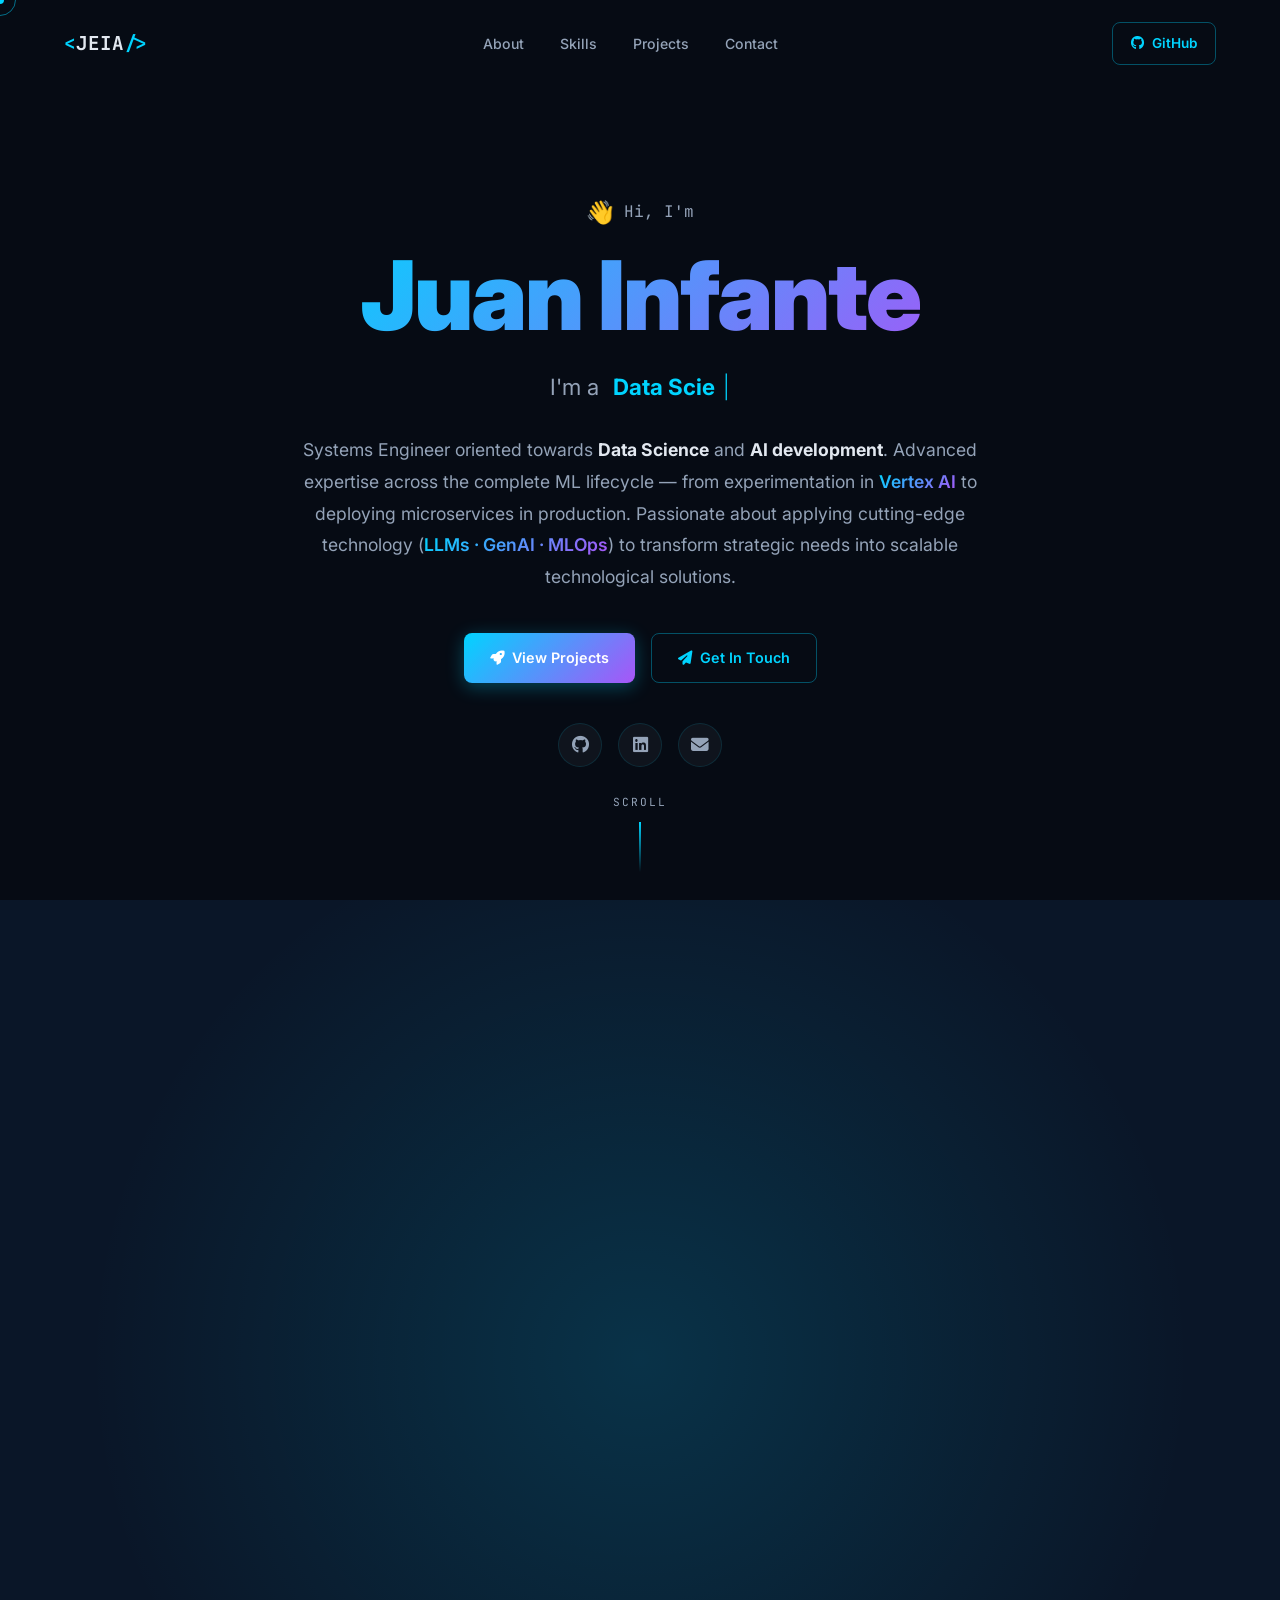
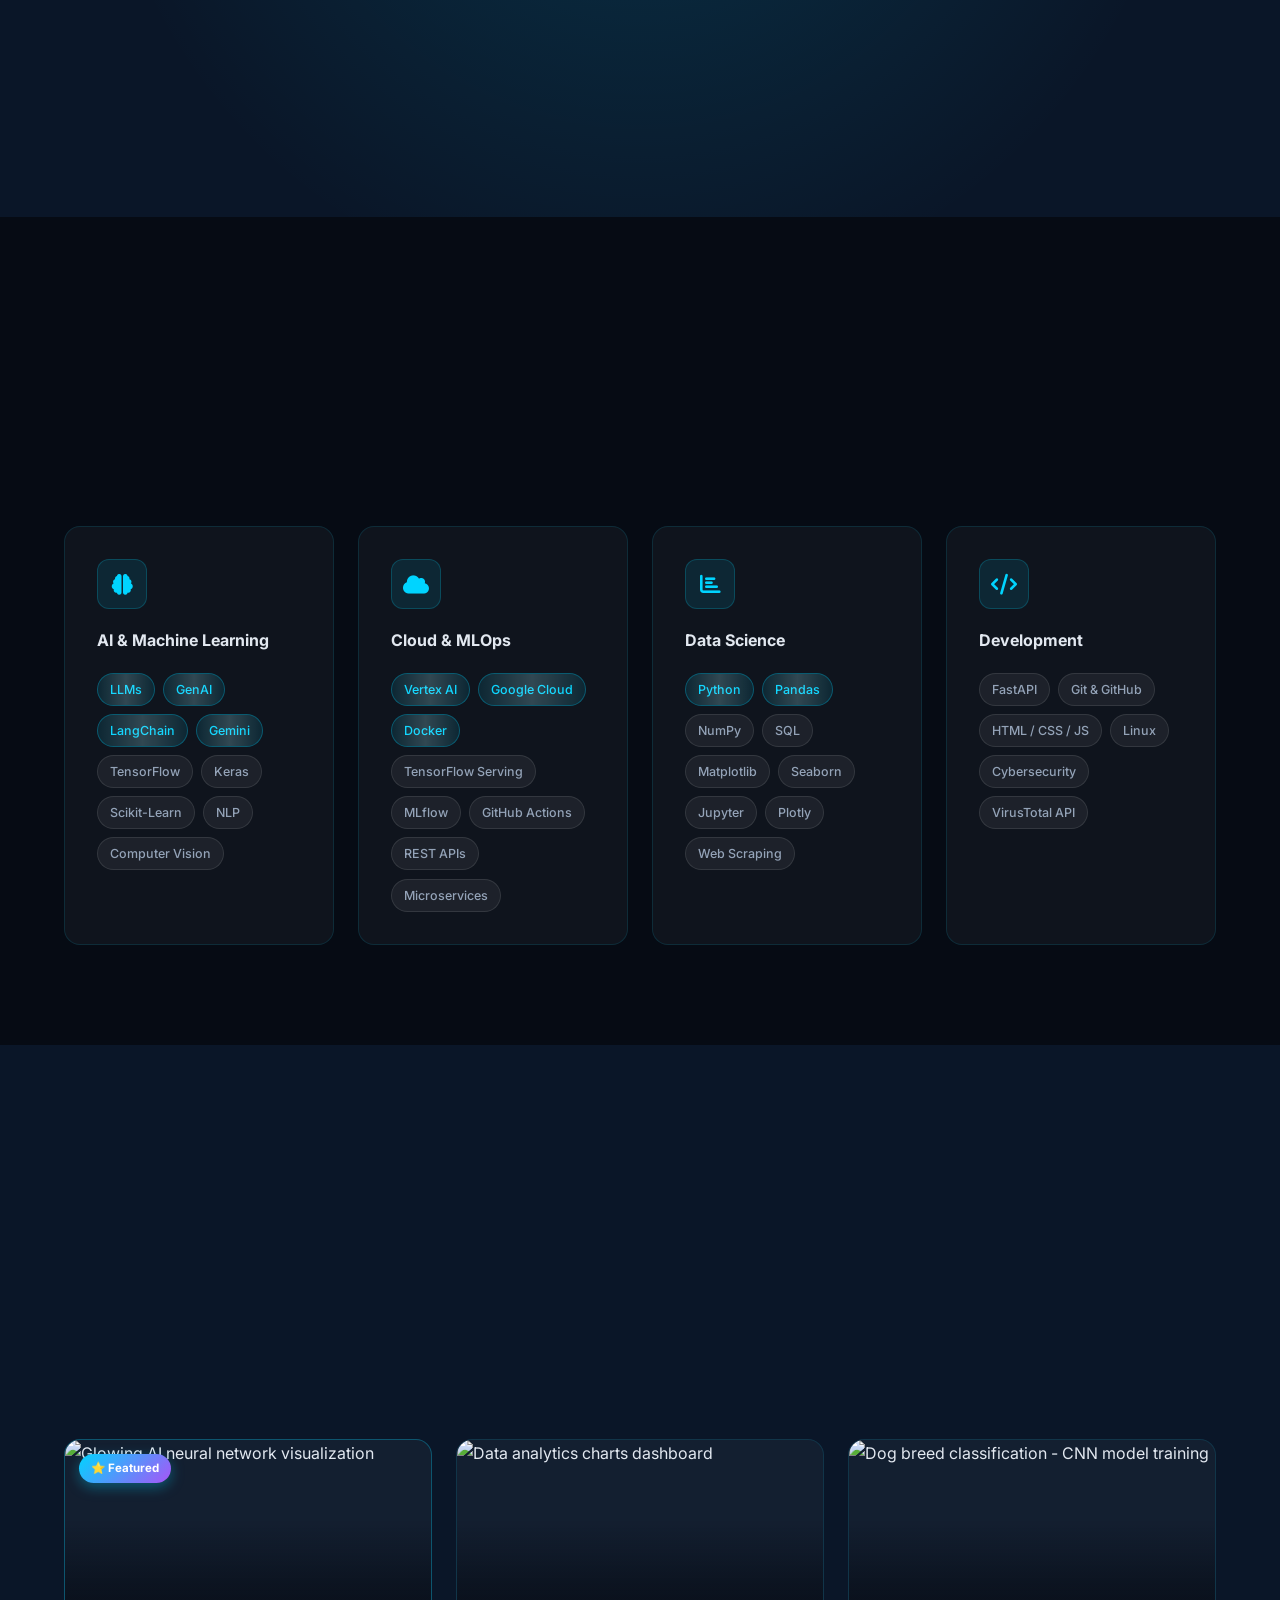
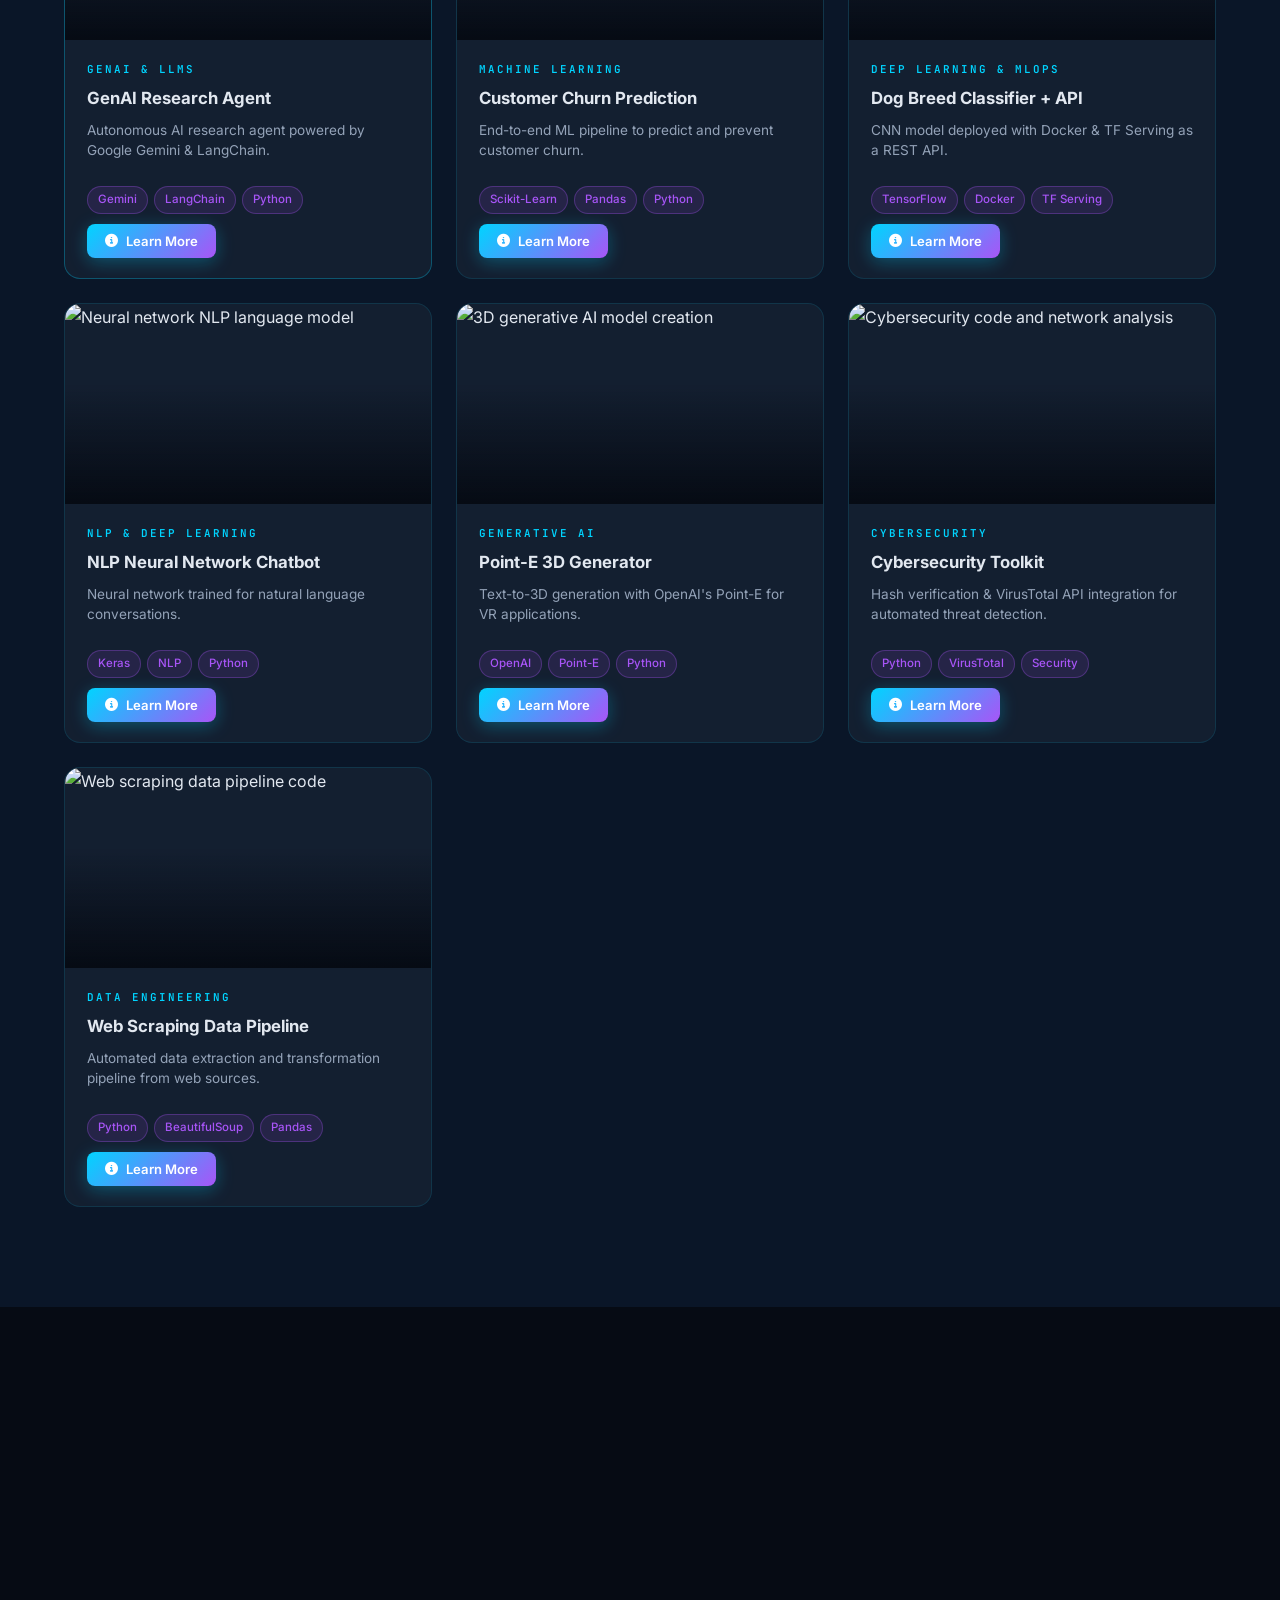
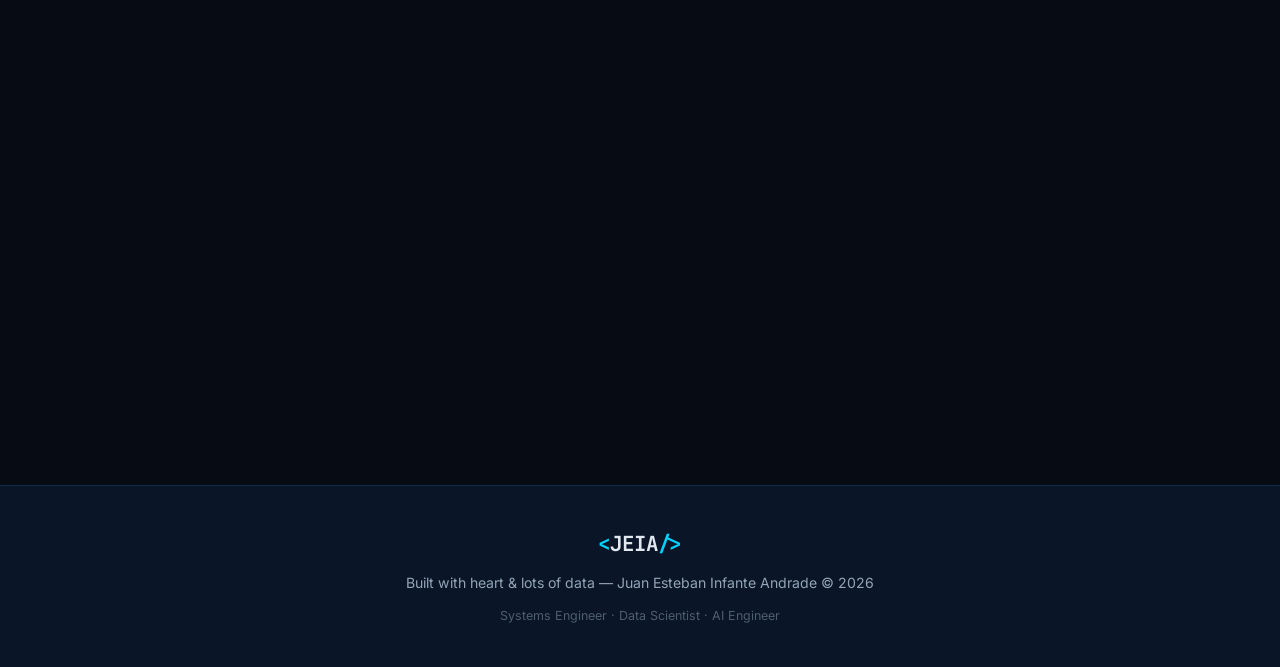
==== commit 8f5670cf: "Update: improve page style and license year" ====
--- a/index.html
+++ b/index.html
@@ -1,13 +1,17 @@
 <!DOCTYPE html>
 <html lang="en">
+
 <head>
   <meta charset="UTF-8">
   <meta name="viewport" content="width=device-width, initial-scale=1.0">
-  <meta name="description" content="Juan Esteban Infante — Data Scientist & AI Engineer. Expert in LLMs, GenAI, MLOps, Vertex AI and end-to-end ML pipelines.">
-  <meta name="keywords" content="Data Scientist, AI Engineer, MLOps, Machine Learning, Vertex AI, GenAI, LangChain, Colombia">
+  <meta name="description"
+    content="Juan Esteban Infante — Data Scientist & AI Engineer. Expert in LLMs, GenAI, MLOps, Vertex AI and end-to-end ML pipelines.">
+  <meta name="keywords"
+    content="Data Scientist, AI Engineer, MLOps, Machine Learning, Vertex AI, GenAI, LangChain, Colombia">
   <meta name="author" content="Juan Esteban Infante Andrade">
   <meta property="og:title" content="Juan Infante | Data Scientist & AI Engineer">
-  <meta property="og:description" content="Systems Engineer focused on Data Science and AI — LLMs, GenAI, MLOps, Vertex AI.">
+  <meta property="og:description"
+    content="Systems Engineer focused on Data Science and AI — LLMs, GenAI, MLOps, Vertex AI.">
   <meta property="og:type" content="website">
   <meta property="og:url" content="https://juanes31081.github.io/PortafolioJEIA.github.io/">
   <meta name="twitter:card" content="summary_large_image">
@@ -16,7 +20,9 @@
   <!-- Fonts -->
   <link rel="preconnect" href="https://fonts.googleapis.com">
   <link rel="preconnect" href="https://fonts.gstatic.com" crossorigin>
-  <link href="https://fonts.googleapis.com/css2?family=Inter:wght@300;400;500;600;700;800;900&family=JetBrains+Mono:wght@400;500;600&display=swap" rel="stylesheet">
+  <link
+    href="https://fonts.googleapis.com/css2?family=Inter:wght@300;400;500;600;700;800;900&family=JetBrains+Mono:wght@400;500;600&display=swap"
+    rel="stylesheet">
 
   <!-- Icons -->
   <link rel="stylesheet" href="https://cdnjs.cloudflare.com/ajax/libs/font-awesome/6.5.0/css/all.min.css">
@@ -26,6 +32,7 @@
   <link rel="stylesheet" href="css/animations.css">
   <link rel="stylesheet" href="css/components.css">
 </head>
+
 <body>
 
   <!-- Custom Cursor -->
@@ -39,12 +46,13 @@
         <span class="logo-bracket">&lt;</span>JEIA<span class="logo-bracket">/&gt;</span>
       </a>
       <ul class="nav-links" id="nav-links" role="menubar">
-        <li role="none"><a href="#about"    class="nav-link" role="menuitem">About</a></li>
-        <li role="none"><a href="#skills"   class="nav-link" role="menuitem">Skills</a></li>
+        <li role="none"><a href="#about" class="nav-link" role="menuitem">About</a></li>
+        <li role="none"><a href="#skills" class="nav-link" role="menuitem">Skills</a></li>
         <li role="none"><a href="#projects" class="nav-link" role="menuitem">Projects</a></li>
-        <li role="none"><a href="#contact"  class="nav-link" role="menuitem">Contact</a></li>
+        <li role="none"><a href="#contact" class="nav-link" role="menuitem">Contact</a></li>
       </ul>
-      <a href="https://github.com/JUANES31081/PORTAFOLIO_" target="_blank" rel="noopener" class="btn btn-outline nav-cta" id="nav-github-btn">
+      <a href="https://github.com/JUANES31081/PORTAFOLIO_" target="_blank" rel="noopener"
+        class="btn btn-outline nav-cta" id="nav-github-btn">
         <i class="fab fa-github" aria-hidden="true"></i> GitHub
       </a>
       <button class="nav-toggle" id="nav-toggle" aria-label="Toggle navigation menu" aria-expanded="false">
@@ -83,10 +91,12 @@
         </a>
       </div>
       <div class="hero-socials" aria-label="Social media links">
-        <a href="https://github.com/JUANES31081" target="_blank" rel="noopener" class="social-link" aria-label="GitHub Profile" id="social-github">
+        <a href="https://github.com/JUANES31081" target="_blank" rel="noopener" class="social-link"
+          aria-label="GitHub Profile" id="social-github">
           <i class="fab fa-github" aria-hidden="true"></i>
         </a>
-        <a href="https://www.linkedin.com/in/juan-esteban-infante-andrade-573292267/" target="_blank" rel="noopener" class="social-link" aria-label="LinkedIn Profile" id="social-linkedin">
+        <a href="https://www.linkedin.com/in/juan-esteban-infante-andrade-573292267/" target="_blank" rel="noopener"
+          class="social-link" aria-label="LinkedIn Profile" id="social-linkedin">
           <i class="fab fa-linkedin" aria-hidden="true"></i>
         </a>
         <a href="mailto:juanes.jia@gmail.com" class="social-link" aria-label="Email Juan Infante" id="social-email">
@@ -111,7 +121,8 @@
         <div class="about-avatar reveal-left">
           <div class="avatar-wrapper">
             <div class="avatar-glow" aria-hidden="true"></div>
-            <img src="assets/img/avatar.png" alt="Juan Esteban Infante — Data Scientist & AI Engineer illustration" class="avatar-img">
+            <img src="assets/img/avatar.png" alt="Juan Esteban Infante — Data Scientist & AI Engineer illustration"
+              class="avatar-img">
             <div class="avatar-badge" aria-hidden="true">
               <i class="fas fa-brain"></i><span>AI Engineer</span>
             </div>
@@ -146,10 +157,12 @@
             </div>
           </div>
           <div class="about-actions">
-            <a href="https://www.linkedin.com/in/juan-esteban-infante-andrade-573292267/" target="_blank" rel="noopener" class="btn btn-primary" id="about-linkedin-btn">
+            <a href="https://www.linkedin.com/in/juan-esteban-infante-andrade-573292267/" target="_blank" rel="noopener"
+              class="btn btn-primary" id="about-linkedin-btn">
               <i class="fab fa-linkedin" aria-hidden="true"></i> LinkedIn Profile
             </a>
-            <a href="https://github.com/JUANES31081/PORTAFOLIO_" target="_blank" rel="noopener" class="btn btn-ghost" id="about-github-btn">
+            <a href="https://github.com/JUANES31081/PORTAFOLIO_" target="_blank" rel="noopener" class="btn btn-ghost"
+              id="about-github-btn">
               <i class="fab fa-github" aria-hidden="true"></i> All Projects
             </a>
           </div>
@@ -243,11 +256,11 @@
 
       <!-- Filters -->
       <div class="project-filters reveal-up" role="group" aria-label="Filter projects by category">
-        <button class="filter-btn active" data-filter="all"    id="filter-all">All</button>
-        <button class="filter-btn"        data-filter="genai"  id="filter-genai">GenAI &amp; LLMs</button>
-        <button class="filter-btn"        data-filter="ml"     id="filter-ml">Machine Learning</button>
-        <button class="filter-btn"        data-filter="mlops"  id="filter-mlops">MLOps</button>
-        <button class="filter-btn"        data-filter="data"   id="filter-data">Data &amp; Security</button>
+        <button class="filter-btn active" data-filter="all" id="filter-all">All</button>
+        <button class="filter-btn" data-filter="genai" id="filter-genai">GenAI &amp; LLMs</button>
+        <button class="filter-btn" data-filter="ml" id="filter-ml">Machine Learning</button>
+        <button class="filter-btn" data-filter="mlops" id="filter-mlops">MLOps</button>
+        <button class="filter-btn" data-filter="data" id="filter-data">Data &amp; Security</button>
       </div>
 
       <div class="projects-grid" id="projects-grid">
@@ -257,7 +270,8 @@
           <div class="project-card featured" id="card-genai-agent">
             <div class="project-front">
               <div class="project-img-wrapper">
-                <img src="https://images.unsplash.com/photo-1677442135703-1787eea5ce01?w=500&q=80" alt="Glowing AI neural network visualization" class="project-img">
+                <img src="https://images.unsplash.com/photo-1677442135703-1787eea5ce01?w=500&q=80"
+                  alt="Glowing AI neural network visualization" class="project-img">
                 <div class="project-overlay" aria-hidden="true"></div>
                 <span class="project-badge featured-badge">⭐ Featured</span>
               </div>
@@ -276,12 +290,16 @@
             <div class="project-back">
               <div class="back-category">GenAI &amp; LLMs</div>
               <h3>GenAI Research Agent</h3>
-              <p>An autonomous research agent built with Google Gemini and LangChain. The agent searches, analyzes, and synthesizes information across multiple sources — showcasing advanced prompt engineering and agent architecture for real-world GenAI applications.</p>
+              <p>An autonomous research agent built with Google Gemini and LangChain. The agent searches, analyzes, and
+                synthesizes information across multiple sources — showcasing advanced prompt engineering and agent
+                architecture for real-world GenAI applications.</p>
               <div class="back-tags">
-                <span class="tag">Gemini</span><span class="tag">LangChain</span><span class="tag">GenAI</span><span class="tag">Agents</span>
+                <span class="tag">Gemini</span><span class="tag">LangChain</span><span class="tag">GenAI</span><span
+                  class="tag">Agents</span>
               </div>
               <div class="back-actions">
-                <a href="https://github.com/JUANES31081/PORTAFOLIO_/tree/main/Machine_Learning_Deep_Learning" target="_blank" rel="noopener" class="btn btn-outline">
+                <a href="https://github.com/JUANES31081/PORTAFOLIO_/tree/main/Machine_Learning_Deep_Learning"
+                  target="_blank" rel="noopener" class="btn btn-outline">
                   <i class="fab fa-github" aria-hidden="true"></i> View Code
                 </a>
                 <button class="btn btn-ghost flip-btn" onclick="flipCard(this)">
@@ -297,7 +315,8 @@
           <div class="project-card" id="card-churn">
             <div class="project-front">
               <div class="project-img-wrapper">
-                <img src="https://images.unsplash.com/photo-1551288049-bebda4e38f71?w=500&q=80" alt="Data analytics charts dashboard" class="project-img">
+                <img src="https://images.unsplash.com/photo-1551288049-bebda4e38f71?w=500&q=80"
+                  alt="Data analytics charts dashboard" class="project-img">
                 <div class="project-overlay" aria-hidden="true"></div>
               </div>
               <div class="project-info">
@@ -315,12 +334,16 @@
             <div class="project-back">
               <div class="back-category">Machine Learning</div>
               <h3>Customer Churn Prediction</h3>
-              <p>Complete ML lifecycle: EDA, feature engineering, model selection, hyperparameter tuning, and evaluation metrics. Predicts which customers are likely to churn — enabling data-driven retention strategies with measurable business impact.</p>
+              <p>Complete ML lifecycle: EDA, feature engineering, model selection, hyperparameter tuning, and evaluation
+                metrics. Predicts which customers are likely to churn — enabling data-driven retention strategies with
+                measurable business impact.</p>
               <div class="back-tags">
-                <span class="tag">Scikit-Learn</span><span class="tag">EDA</span><span class="tag">Classification</span><span class="tag">Feature Eng.</span>
+                <span class="tag">Scikit-Learn</span><span class="tag">EDA</span><span
+                  class="tag">Classification</span><span class="tag">Feature Eng.</span>
               </div>
               <div class="back-actions">
-                <a href="https://github.com/JUANES31081/PORTAFOLIO_/tree/main/Machine_Learning_Deep_Learning" target="_blank" rel="noopener" class="btn btn-outline">
+                <a href="https://github.com/JUANES31081/PORTAFOLIO_/tree/main/Machine_Learning_Deep_Learning"
+                  target="_blank" rel="noopener" class="btn btn-outline">
                   <i class="fab fa-github" aria-hidden="true"></i> View Code
                 </a>
                 <button class="btn btn-ghost flip-btn" onclick="flipCard(this)">
@@ -336,7 +359,8 @@
           <div class="project-card" id="card-dogs">
             <div class="project-front">
               <div class="project-img-wrapper">
-                <img src="https://juanes31081.github.io/PaginaJyC.github.io/Nachi.jpg" alt="Dog breed classification - CNN model training" class="project-img">
+                <img src="https://juanes31081.github.io/PaginaJyC.github.io/Nachi.jpg"
+                  alt="Dog breed classification - CNN model training" class="project-img">
                 <div class="project-overlay" aria-hidden="true"></div>
               </div>
               <div class="project-info">
@@ -354,12 +378,16 @@
             <div class="project-back">
               <div class="back-category">Deep Learning &amp; MLOps</div>
               <h3>Dog Breed Classifier + REST API</h3>
-              <p>3-phase MLOps project: train a CNN with TensorFlow, containerize with Docker + TF Serving, and expose a REST API for real-time predictions. Demonstrates a complete model-to-production deployment workflow — a key skill in modern ML engineering.</p>
+              <p>3-phase MLOps project: train a CNN with TensorFlow, containerize with Docker + TF Serving, and expose a
+                REST API for real-time predictions. Demonstrates a complete model-to-production deployment workflow — a
+                key skill in modern ML engineering.</p>
               <div class="back-tags">
-                <span class="tag">TensorFlow</span><span class="tag">Docker</span><span class="tag">REST API</span><span class="tag">MLOps</span>
+                <span class="tag">TensorFlow</span><span class="tag">Docker</span><span class="tag">REST API</span><span
+                  class="tag">MLOps</span>
               </div>
               <div class="back-actions">
-                <a href="https://github.com/JUANES31081/PORTAFOLIO_/blob/main/Machine_Learning_Deep_Learning/Clasificacion_perritos.ipynb" target="_blank" rel="noopener" class="btn btn-outline">
+                <a href="https://github.com/JUANES31081/PORTAFOLIO_/blob/main/Machine_Learning_Deep_Learning/Clasificacion_perritos.ipynb"
+                  target="_blank" rel="noopener" class="btn btn-outline">
                   <i class="fab fa-github" aria-hidden="true"></i> View Code
                 </a>
                 <button class="btn btn-ghost flip-btn" onclick="flipCard(this)">
@@ -375,7 +403,8 @@
           <div class="project-card" id="card-nlp">
             <div class="project-front">
               <div class="project-img-wrapper">
-                <img src="https://images.unsplash.com/photo-1620712943543-bcc4688e7485?w=500&q=80" alt="Neural network NLP language model" class="project-img">
+                <img src="https://images.unsplash.com/photo-1620712943543-bcc4688e7485?w=500&q=80"
+                  alt="Neural network NLP language model" class="project-img">
                 <div class="project-overlay" aria-hidden="true"></div>
               </div>
               <div class="project-info">
@@ -393,12 +422,16 @@
             <div class="project-back">
               <div class="back-category">NLP &amp; Deep Learning</div>
               <h3>NLP Neural Network Chatbot</h3>
-              <p>Experimental chatbot trained to hold natural conversations using movie scripts and Wikipedia data. An early exploration into sequence models and language generation — foundational knowledge that now powers my work with modern LLMs and agentic systems.</p>
+              <p>Experimental chatbot trained to hold natural conversations using movie scripts and Wikipedia data. An
+                early exploration into sequence models and language generation — foundational knowledge that now powers
+                my work with modern LLMs and agentic systems.</p>
               <div class="back-tags">
-                <span class="tag">Keras</span><span class="tag">Seq2Seq</span><span class="tag">NLP</span><span class="tag">Jupyter</span>
+                <span class="tag">Keras</span><span class="tag">Seq2Seq</span><span class="tag">NLP</span><span
+                  class="tag">Jupyter</span>
               </div>
               <div class="back-actions">
-                <a href="https://github.com/JUANES31081/PORTAFOLIO_/blob/main/Machine_Learning_Deep_Learning/Red%20PLN.ipynb" target="_blank" rel="noopener" class="btn btn-outline">
+                <a href="https://github.com/JUANES31081/PORTAFOLIO_/blob/main/Machine_Learning_Deep_Learning/Red%20PLN.ipynb"
+                  target="_blank" rel="noopener" class="btn btn-outline">
                   <i class="fab fa-github" aria-hidden="true"></i> View Code
                 </a>
                 <button class="btn btn-ghost flip-btn" onclick="flipCard(this)">
@@ -414,7 +447,8 @@
           <div class="project-card" id="card-pointe">
             <div class="project-front">
               <div class="project-img-wrapper">
-                <img src="https://images.unsplash.com/photo-1639762681485-074b7f938ba0?w=500&q=80" alt="3D generative AI model creation" class="project-img">
+                <img src="https://images.unsplash.com/photo-1639762681485-074b7f938ba0?w=500&q=80"
+                  alt="3D generative AI model creation" class="project-img">
                 <div class="project-overlay" aria-hidden="true"></div>
               </div>
               <div class="project-info">
@@ -432,12 +466,16 @@
             <div class="project-back">
               <div class="back-category">Generative AI</div>
               <h3>Point-E 3D Model Generator</h3>
-              <p>Leverages OpenAI's Point-E for text-to-3D object generation. Originally designed to minimize 3D modeling phases for VR applications — an early exploration into generative spatial computing, now a rapidly growing field at the frontier of AI.</p>
+              <p>Leverages OpenAI's Point-E for text-to-3D object generation. Originally designed to minimize 3D
+                modeling phases for VR applications — an early exploration into generative spatial computing, now a
+                rapidly growing field at the frontier of AI.</p>
               <div class="back-tags">
-                <span class="tag">OpenAI</span><span class="tag">3D Generation</span><span class="tag">VR</span><span class="tag">GenAI</span>
+                <span class="tag">OpenAI</span><span class="tag">3D Generation</span><span class="tag">VR</span><span
+                  class="tag">GenAI</span>
               </div>
               <div class="back-actions">
-                <a href="https://github.com/JUANES31081/PORTAFOLIO_/blob/main/Machine_Learning_Deep_Learning/Texto_a_modelo_OpenAI_Point_E.ipynb" target="_blank" rel="noopener" class="btn btn-outline">
+                <a href="https://github.com/JUANES31081/PORTAFOLIO_/blob/main/Machine_Learning_Deep_Learning/Texto_a_modelo_OpenAI_Point_E.ipynb"
+                  target="_blank" rel="noopener" class="btn btn-outline">
                   <i class="fab fa-github" aria-hidden="true"></i> View Code
                 </a>
                 <button class="btn btn-ghost flip-btn" onclick="flipCard(this)">
@@ -453,13 +491,15 @@
           <div class="project-card" id="card-security">
             <div class="project-front">
               <div class="project-img-wrapper">
-                <img src="https://images.unsplash.com/photo-1550751827-4bd374c3f58b?w=500&q=80" alt="Cybersecurity code and network analysis" class="project-img">
+                <img src="https://images.unsplash.com/photo-1550751827-4bd374c3f58b?w=500&q=80"
+                  alt="Cybersecurity code and network analysis" class="project-img">
                 <div class="project-overlay" aria-hidden="true"></div>
               </div>
               <div class="project-info">
                 <div class="project-category-label">Cybersecurity</div>
                 <h3 class="project-title">Cybersecurity Toolkit</h3>
-                <p class="project-short">Hash verification &amp; VirusTotal API integration for automated threat detection.</p>
+                <p class="project-short">Hash verification &amp; VirusTotal API integration for automated threat
+                  detection.</p>
                 <div class="project-tags">
                   <span class="tag">Python</span><span class="tag">VirusTotal</span><span class="tag">Security</span>
                 </div>
@@ -471,12 +511,16 @@
             <div class="project-back">
               <div class="back-category">Cybersecurity</div>
               <h3>Cybersecurity Toolkit</h3>
-              <p>Python security scripts including file hash verification (SHA/MD5) and automated VirusTotal API integration for malware detection. Bridges security engineering with data automation — demonstrating full-stack awareness beyond just ML.</p>
+              <p>Python security scripts including file hash verification (SHA/MD5) and automated VirusTotal API
+                integration for malware detection. Bridges security engineering with data automation — demonstrating
+                full-stack awareness beyond just ML.</p>
               <div class="back-tags">
-                <span class="tag">Python</span><span class="tag">VirusTotal API</span><span class="tag">SHA/MD5</span><span class="tag">Automation</span>
+                <span class="tag">Python</span><span class="tag">VirusTotal API</span><span
+                  class="tag">SHA/MD5</span><span class="tag">Automation</span>
               </div>
               <div class="back-actions">
-                <a href="https://github.com/JUANES31081/PORTAFOLIO_/tree/main/Ciberseguridad" target="_blank" rel="noopener" class="btn btn-outline">
+                <a href="https://github.com/JUANES31081/PORTAFOLIO_/tree/main/Ciberseguridad" target="_blank"
+                  rel="noopener" class="btn btn-outline">
                   <i class="fab fa-github" aria-hidden="true"></i> View Code
                 </a>
                 <button class="btn btn-ghost flip-btn" onclick="flipCard(this)">
@@ -492,7 +536,8 @@
           <div class="project-card" id="card-scraping">
             <div class="project-front">
               <div class="project-img-wrapper">
-                <img src="https://images.unsplash.com/photo-1558494949-ef010cbdcc31?w=500&q=80" alt="Web scraping data pipeline code" class="project-img">
+                <img src="https://images.unsplash.com/photo-1558494949-ef010cbdcc31?w=500&q=80"
+                  alt="Web scraping data pipeline code" class="project-img">
                 <div class="project-overlay" aria-hidden="true"></div>
               </div>
               <div class="project-info">
@@ -510,12 +555,16 @@
             <div class="project-back">
               <div class="back-category">Data Engineering</div>
               <h3>Web Scraping Data Pipeline</h3>
-              <p>Automated extraction and transformation of data from web pages using Python. Covers HTML structure navigation, data parsing, and pipeline construction — foundational data engineering skills for building reliable data collection workflows at scale.</p>
+              <p>Automated extraction and transformation of data from web pages using Python. Covers HTML structure
+                navigation, data parsing, and pipeline construction — foundational data engineering skills for building
+                reliable data collection workflows at scale.</p>
               <div class="back-tags">
-                <span class="tag">Python</span><span class="tag">BeautifulSoup</span><span class="tag">Pipeline</span><span class="tag">Automation</span>
+                <span class="tag">Python</span><span class="tag">BeautifulSoup</span><span
+                  class="tag">Pipeline</span><span class="tag">Automation</span>
               </div>
               <div class="back-actions">
-                <a href="https://github.com/JUANES31081/PORTAFOLIO_/blob/main/Web_Scraping_Analisis_Datos/Web_scarpping.ipynb" target="_blank" rel="noopener" class="btn btn-outline">
+                <a href="https://github.com/JUANES31081/PORTAFOLIO_/blob/main/Web_Scraping_Analisis_Datos/Web_scarpping.ipynb"
+                  target="_blank" rel="noopener" class="btn btn-outline">
                   <i class="fab fa-github" aria-hidden="true"></i> View Code
                 </a>
                 <button class="btn btn-ghost flip-btn" onclick="flipCard(this)">
@@ -536,7 +585,8 @@
       <div class="section-header reveal-up">
         <span class="section-tag">Contact</span>
         <h2 class="section-title">Let's Work Together</h2>
-        <p class="section-subtitle">Whether it's a data project, AI consulting, or just a chat about tech — I'm open to great conversations.</p>
+        <p class="section-subtitle">Whether it's a data project, AI consulting, or just a chat about tech — I'm open to
+          great conversations.</p>
       </div>
       <div class="contact-grid">
         <div class="contact-card reveal-up">
@@ -551,7 +601,8 @@
           <div class="contact-icon linkedin-icon" aria-hidden="true"><i class="fab fa-linkedin"></i></div>
           <h3>LinkedIn</h3>
           <p>Connect professionally and explore my work experience &amp; endorsements.</p>
-          <a href="https://www.linkedin.com/in/juan-esteban-infante-andrade-573292267/" target="_blank" rel="noopener" class="contact-link" id="contact-linkedin-link">
+          <a href="https://www.linkedin.com/in/juan-esteban-infante-andrade-573292267/" target="_blank" rel="noopener"
+            class="contact-link" id="contact-linkedin-link">
             Juan E. Infante <i class="fas fa-arrow-right" aria-hidden="true"></i>
           </a>
         </div>
@@ -559,13 +610,15 @@
           <div class="contact-icon github-icon" aria-hidden="true"><i class="fab fa-github"></i></div>
           <h3>GitHub</h3>
           <p>Explore all my repositories, code quality, and open source contributions.</p>
-          <a href="https://github.com/JUANES31081" target="_blank" rel="noopener" class="contact-link" id="contact-github-link">
+          <a href="https://github.com/JUANES31081" target="_blank" rel="noopener" class="contact-link"
+            id="contact-github-link">
             @JUANES31081 <i class="fas fa-arrow-right" aria-hidden="true"></i>
           </a>
         </div>
       </div>
       <div class="contact-footer reveal-up">
-        <p>Currently open to new opportunities in <span class="highlight">Data Science</span>, <span class="highlight">AI Engineering</span>, and <span class="highlight">MLOps</span> roles.</p>
+        <p>Currently open to new opportunities in <span class="highlight">Data Science</span>, <span
+            class="highlight">AI Engineering</span>, and <span class="highlight">MLOps</span> roles.</p>
       </div>
     </div>
   </section>
@@ -575,7 +628,8 @@
     <div class="container">
       <div class="footer-content">
         <p class="footer-brand"><span class="logo-bracket">&lt;</span>JEIA<span class="logo-bracket">/&gt;</span></p>
-        <p class="footer-text">Built with ❤️ &amp; lots of data — Juan Esteban Infante Andrade © <span id="year"></span></p>
+        <p class="footer-text">Built with heart &amp; lots of data — Juan Esteban Infante Andrade © <span
+            id="year"></span></p>
         <p class="footer-sub">Systems Engineer · Data Scientist · AI Engineer</p>
       </div>
     </div>
@@ -593,4 +647,5 @@
   <script src="js/main.js"></script>
 
 </body>
-</html>
+
+</html>
